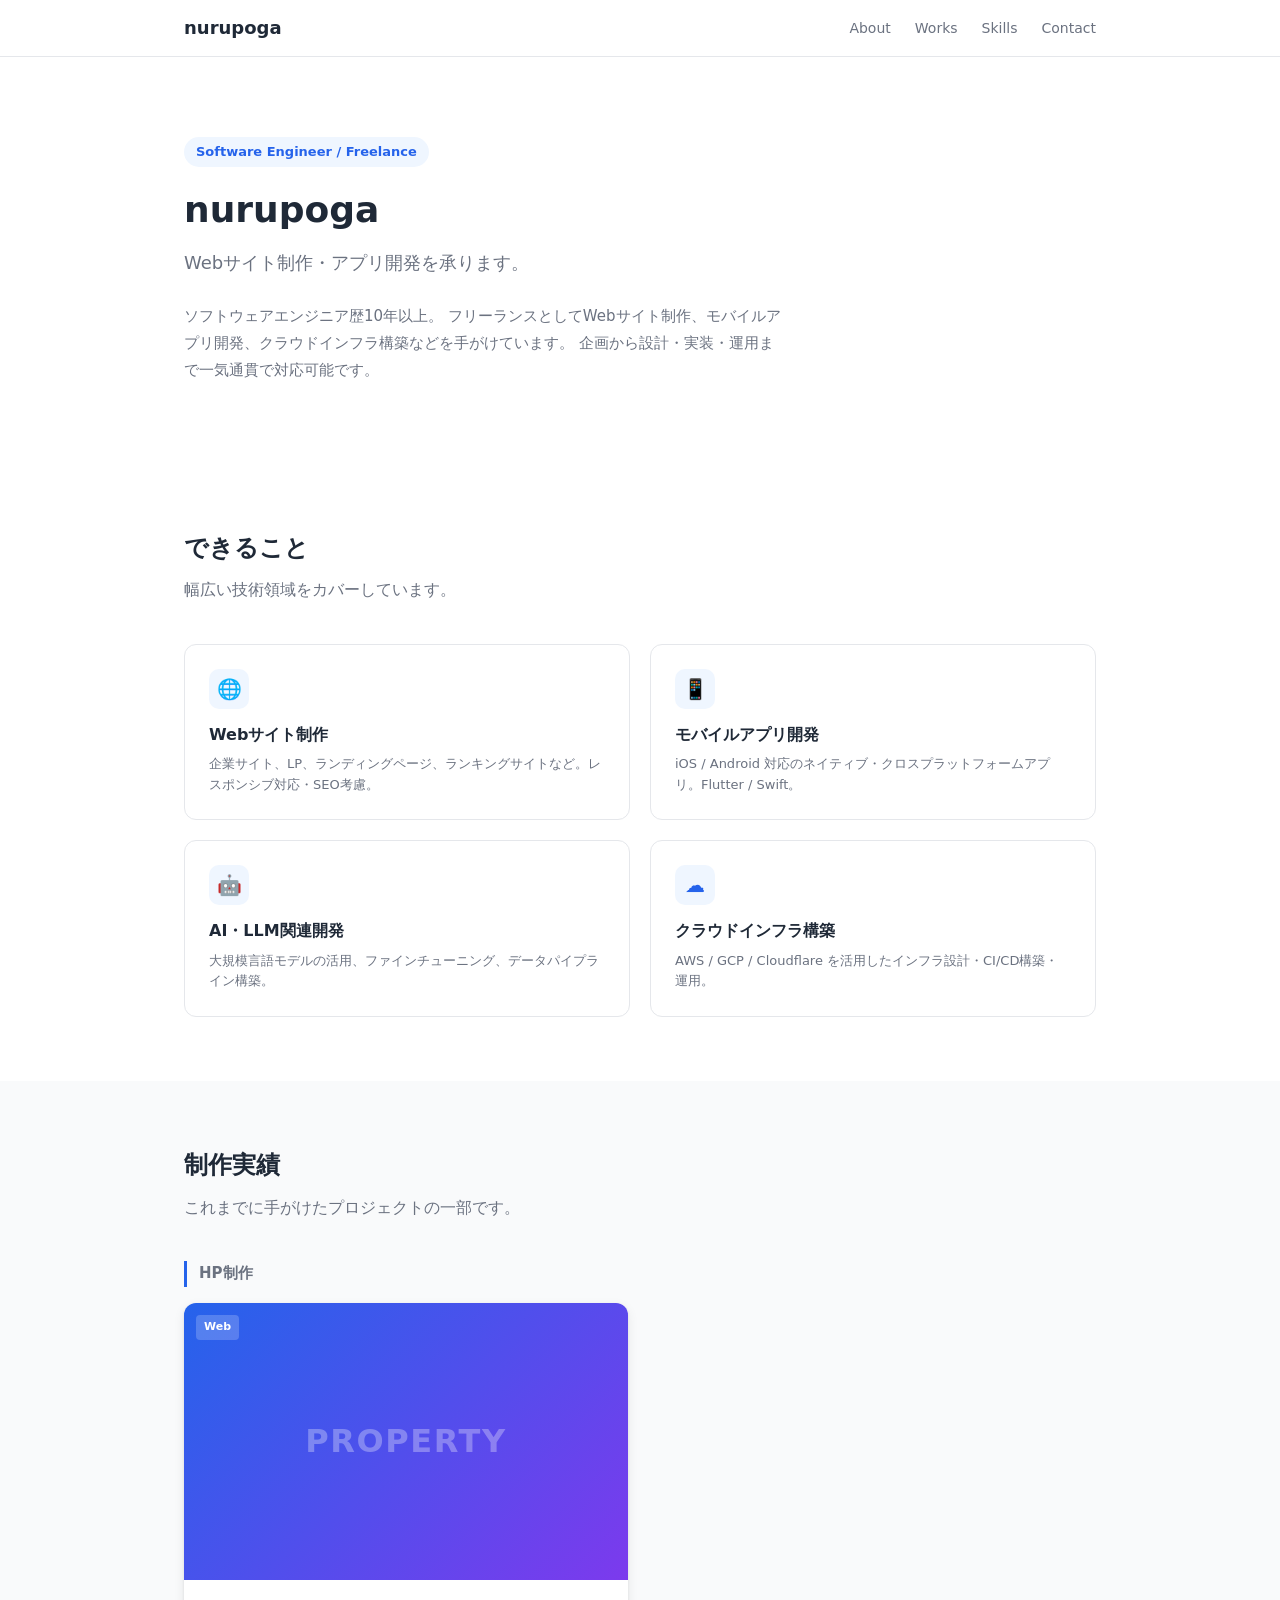
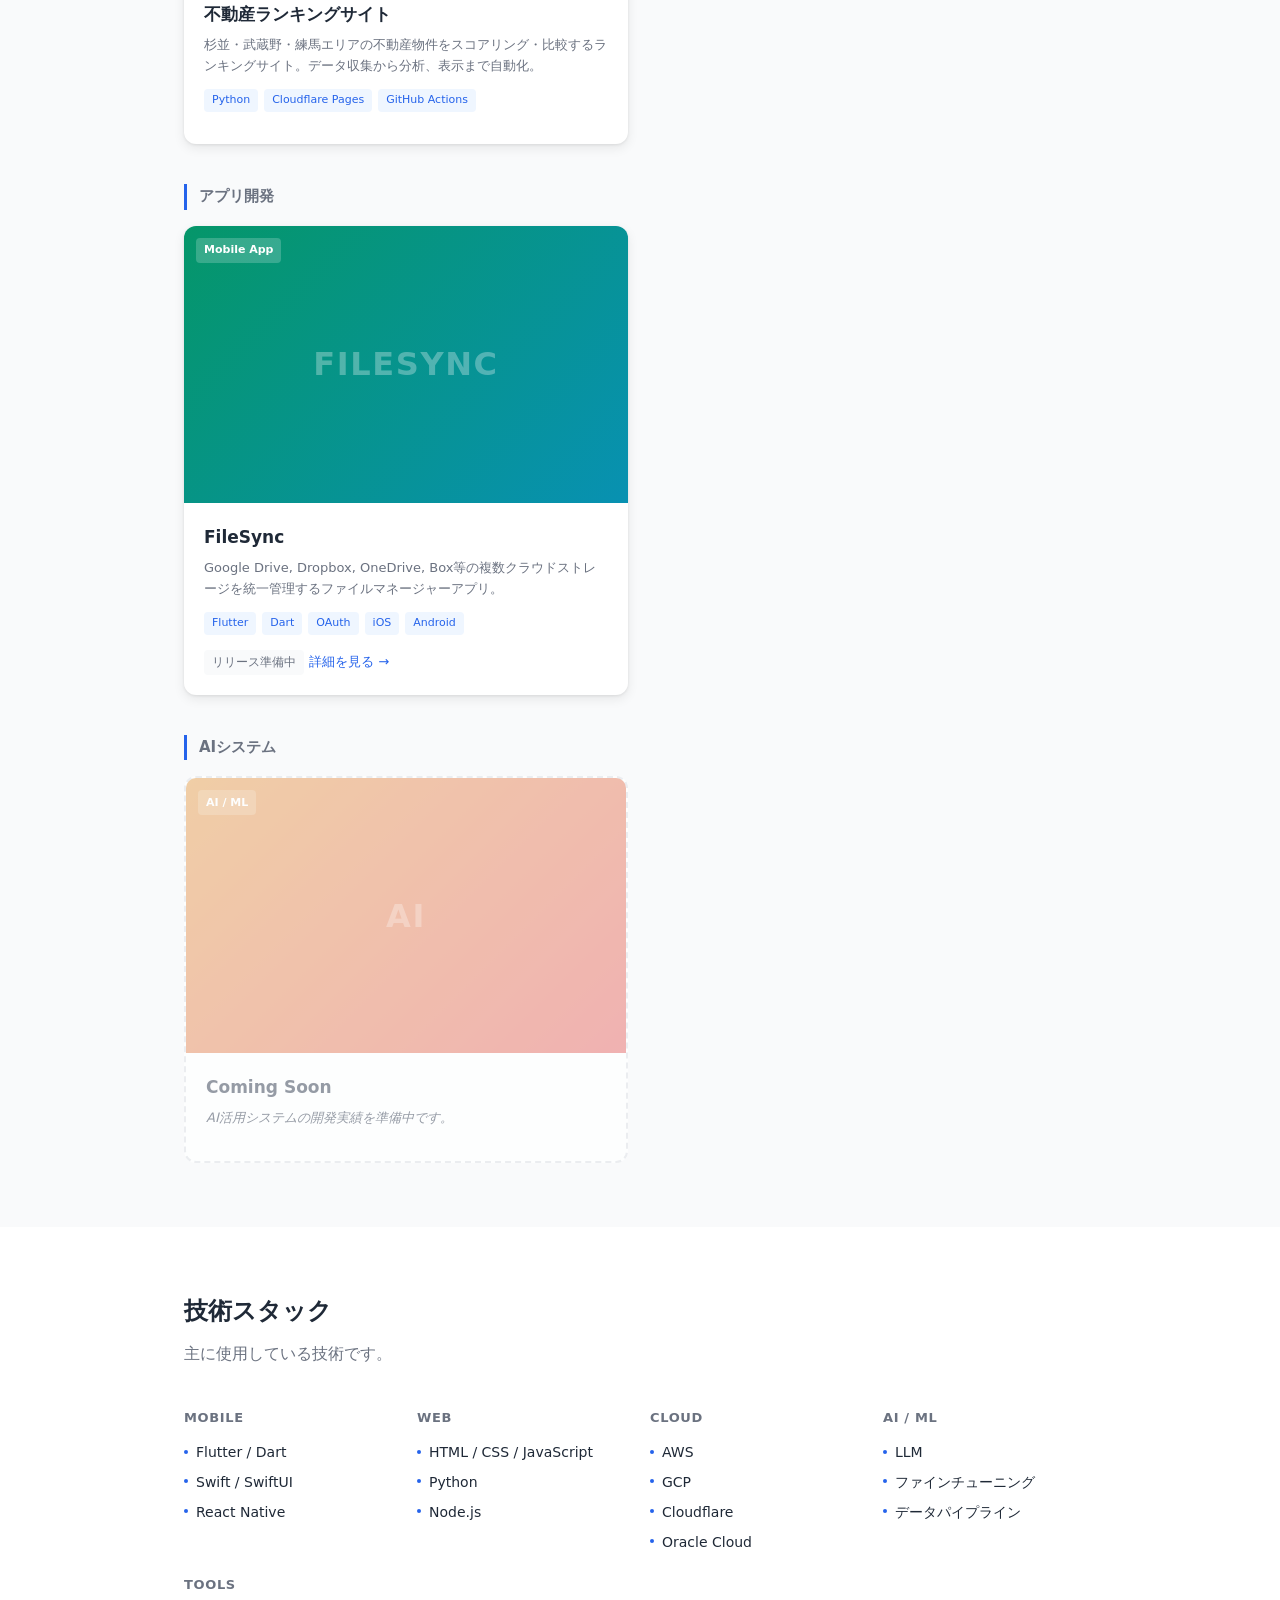
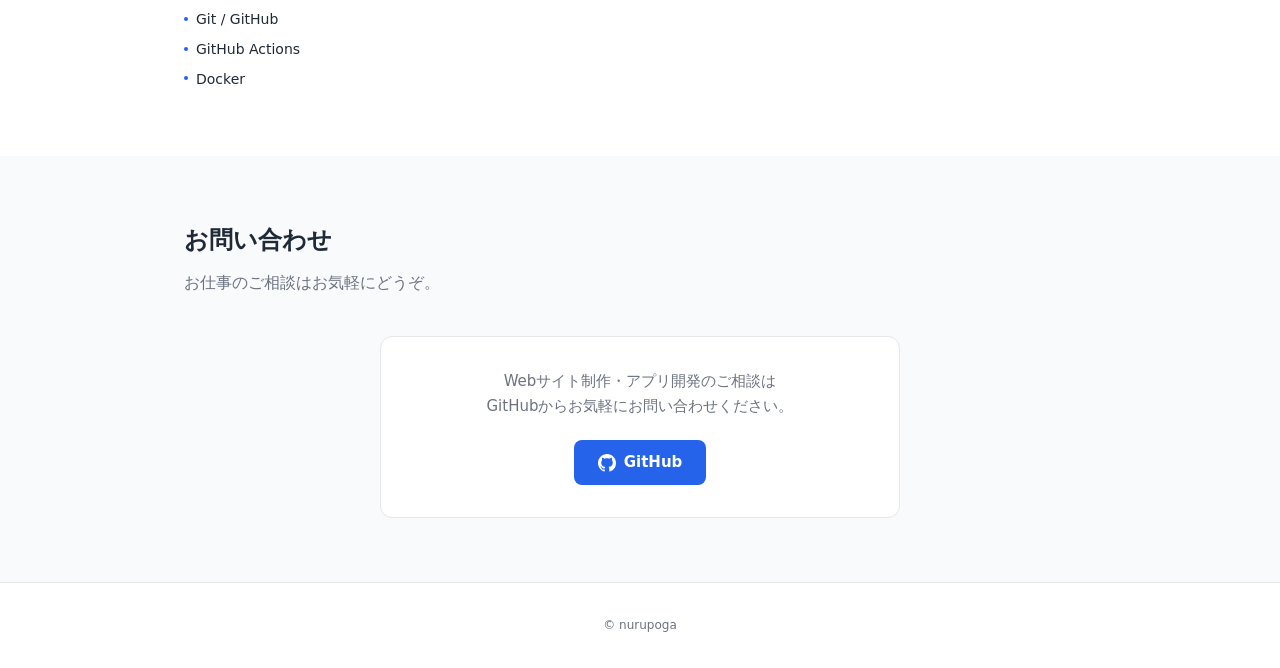
==== index.html @ 553620dd "Add link to FileSync detail page from works card Co-Authored-By: Claude Opus 4.6 <noreply@anthropic." ====
<!DOCTYPE html>
<html lang="ja">
<head>
  <meta charset="UTF-8">
  <meta name="viewport" content="width=device-width, initial-scale=1.0">
  <title>nurupoga - Software Engineer / Freelance</title>
  <meta name="description" content="Webサイト制作・モバイルアプリ開発・AI開発を承るフリーランスエンジニア nurupoga のポートフォリオサイトです。">
  <link rel="stylesheet" href="style.css">
</head>
<body>

  <!-- Header -->
  <header class="header">
    <div class="header-inner">
      <a href="#" class="header-logo">nurupoga</a>
      <nav>
        <ul class="header-nav">
          <li><a href="#about">About</a></li>
          <li><a href="#works">Works</a></li>
          <li><a href="#skills">Skills</a></li>
          <li><a href="#contact">Contact</a></li>
        </ul>
      </nav>
    </div>
  </header>

  <!-- Hero -->
  <section id="about" class="hero">
    <span class="hero-label">Software Engineer / Freelance</span>
    <h1>nurupoga</h1>
    <p class="hero-catch">Webサイト制作・アプリ開発を承ります。</p>
    <p class="hero-bio">
      ソフトウェアエンジニア歴10年以上。
      フリーランスとしてWebサイト制作、モバイルアプリ開発、クラウドインフラ構築などを手がけています。
      企画から設計・実装・運用まで一気通貫で対応可能です。
    </p>
  </section>

  <!-- Services -->
  <section class="section">
    <h2 class="section-title">できること</h2>
    <p class="section-subtitle">幅広い技術領域をカバーしています。</p>
    <div class="services-grid">
      <div class="service-card">
        <div class="service-icon">&#x1f310;</div>
        <h3>Webサイト制作</h3>
        <p>企業サイト、LP、ランディングページ、ランキングサイトなど。レスポンシブ対応・SEO考慮。</p>
      </div>
      <div class="service-card">
        <div class="service-icon">&#x1f4f1;</div>
        <h3>モバイルアプリ開発</h3>
        <p>iOS / Android 対応のネイティブ・クロスプラットフォームアプリ。Flutter / Swift。</p>
      </div>
      <div class="service-card">
        <div class="service-icon">&#x1f916;</div>
        <h3>AI・LLM関連開発</h3>
        <p>大規模言語モデルの活用、ファインチューニング、データパイプライン構築。</p>
      </div>
      <div class="service-card">
        <div class="service-icon">&#x2601;&#xfe0f;</div>
        <h3>クラウドインフラ構築</h3>
        <p>AWS / GCP / Cloudflare を活用したインフラ設計・CI/CD構築・運用。</p>
      </div>
    </div>
  </section>

  <!-- Works -->
  <section id="works" class="works-bg">
    <div class="section">
      <h2 class="section-title">制作実績</h2>
      <p class="section-subtitle">これまでに手がけたプロジェクトの一部です。</p>
      <!-- HP制作 -->
      <h3 class="works-category-title">HP制作</h3>
      <div class="works-grid">
        <div class="work-card">
          <div class="work-thumb work-thumb--web">
            <span class="work-thumb-label">PROPERTY</span>
            <span class="work-thumb-type">Web</span>
          </div>
          <div class="work-body">
            <h3>不動産ランキングサイト</h3>
            <p>杉並・武蔵野・練馬エリアの不動産物件をスコアリング・比較するランキングサイト。データ収集から分析、表示まで自動化。</p>
            <div class="work-tags">
              <span class="work-tag">Python</span>
              <span class="work-tag">Cloudflare Pages</span>
              <span class="work-tag">GitHub Actions</span>
            </div>
          </div>
        </div>
      </div>

      <!-- アプリ開発 -->
      <h3 class="works-category-title">アプリ開発</h3>
      <div class="works-grid">
        <div class="work-card">
          <div class="work-thumb work-thumb--mobile">
            <span class="work-thumb-label">FILESYNC</span>
            <span class="work-thumb-type">Mobile App</span>
          </div>
          <div class="work-body">
            <h3>FileSync</h3>
            <p>Google Drive, Dropbox, OneDrive, Box等の複数クラウドストレージを統一管理するファイルマネージャーアプリ。</p>
            <div class="work-tags">
              <span class="work-tag">Flutter</span>
              <span class="work-tag">Dart</span>
              <span class="work-tag">OAuth</span>
              <span class="work-tag">iOS</span>
              <span class="work-tag">Android</span>
            </div>
            <span class="work-status">リリース準備中</span>
            <a href="/filesync/" class="work-link">詳細を見る &rarr;</a>
          </div>
        </div>

      </div>

      <!-- AIシステム -->
      <h3 class="works-category-title">AIシステム</h3>
      <div class="works-grid">
        <div class="work-card work-card--mock">
          <div class="work-thumb work-thumb--ai">
            <span class="work-thumb-label">AI</span>
            <span class="work-thumb-type">AI / ML</span>
          </div>
          <div class="work-body">
            <h3>Coming Soon</h3>
            <p>AI活用システムの開発実績を準備中です。</p>
          </div>
        </div>
      </div>
    </div>
  </section>

  <!-- Skills -->
  <section id="skills" class="section">
    <h2 class="section-title">技術スタック</h2>
    <p class="section-subtitle">主に使用している技術です。</p>
    <div class="skills-grid">
      <div class="skill-group">
        <h3>Mobile</h3>
        <ul class="skill-list">
          <li>Flutter / Dart</li>
          <li>Swift / SwiftUI</li>
          <li>React Native</li>
        </ul>
      </div>
      <div class="skill-group">
        <h3>Web</h3>
        <ul class="skill-list">
          <li>HTML / CSS / JavaScript</li>
          <li>Python</li>
          <li>Node.js</li>
        </ul>
      </div>
      <div class="skill-group">
        <h3>Cloud</h3>
        <ul class="skill-list">
          <li>AWS</li>
          <li>GCP</li>
          <li>Cloudflare</li>
          <li>Oracle Cloud</li>
        </ul>
      </div>
      <div class="skill-group">
        <h3>AI / ML</h3>
        <ul class="skill-list">
          <li>LLM</li>
          <li>ファインチューニング</li>
          <li>データパイプライン</li>
        </ul>
      </div>
      <div class="skill-group">
        <h3>Tools</h3>
        <ul class="skill-list">
          <li>Git / GitHub</li>
          <li>GitHub Actions</li>
          <li>Docker</li>
        </ul>
      </div>
    </div>
  </section>

  <!-- Contact -->
  <section id="contact" class="contact-bg">
    <div class="section">
      <h2 class="section-title">お問い合わせ</h2>
      <p class="section-subtitle">お仕事のご相談はお気軽にどうぞ。</p>
      <div class="contact-box">
        <p>Webサイト制作・アプリ開発のご相談は<br>GitHubからお気軽にお問い合わせください。</p>
        <a href="https://github.com/nurupoga" class="contact-link" target="_blank" rel="noopener">
          <svg viewBox="0 0 16 16" aria-hidden="true"><path d="M8 0C3.58 0 0 3.58 0 8c0 3.54 2.29 6.53 5.47 7.59.4.07.55-.17.55-.38 0-.19-.01-.82-.01-1.49-2.01.37-2.53-.49-2.69-.94-.09-.23-.48-.94-.82-1.13-.28-.15-.68-.52-.01-.53.63-.01 1.08.58 1.23.82.72 1.21 1.87.87 2.33.66.07-.52.28-.87.51-1.07-1.78-.2-3.64-.89-3.64-3.95 0-.87.31-1.59.82-2.15-.08-.2-.36-1.02.08-2.12 0 0 .67-.21 2.2.82.64-.18 1.32-.27 2-.27.68 0 1.36.09 2 .27 1.53-1.04 2.2-.82 2.2-.82.44 1.1.16 1.92.08 2.12.51.56.82 1.27.82 2.15 0 3.07-1.87 3.75-3.65 3.95.29.25.54.73.54 1.48 0 1.07-.01 1.93-.01 2.2 0 .21.15.46.55.38A8.013 8.013 0 0016 8c0-4.42-3.58-8-8-8z"/></svg>
          GitHub
        </a>
      </div>
    </div>
  </section>

  <!-- Footer -->
  <footer class="footer">
    &copy; nurupoga
  </footer>

</body>
</html>
---- style.css ----
*,
*::before,
*::after {
  box-sizing: border-box;
  margin: 0;
  padding: 0;
}

:root {
  --color-primary: #2563eb;
  --color-primary-light: #3b82f6;
  --color-text: #1f2937;
  --color-text-light: #6b7280;
  --color-bg: #ffffff;
  --color-bg-alt: #f9fafb;
  --color-border: #e5e7eb;
  --color-card-shadow: rgba(0, 0, 0, 0.08);
  --max-width: 960px;
}

html {
  scroll-behavior: smooth;
}

body {
  font-family: system-ui, -apple-system, "Segoe UI", "Hiragino Sans", "Hiragino Kaku Gothic ProN", "Noto Sans JP", sans-serif;
  color: var(--color-text);
  background: var(--color-bg);
  line-height: 1.7;
  -webkit-font-smoothing: antialiased;
}

/* ── Header ── */
.header {
  position: sticky;
  top: 0;
  background: rgba(255, 255, 255, 0.95);
  backdrop-filter: blur(8px);
  border-bottom: 1px solid var(--color-border);
  z-index: 100;
}

.header-inner {
  max-width: var(--max-width);
  margin: 0 auto;
  padding: 0 1.5rem;
  display: flex;
  align-items: center;
  justify-content: space-between;
  height: 56px;
}

.header-logo {
  font-size: 1.125rem;
  font-weight: 700;
  color: var(--color-text);
  text-decoration: none;
}

.header-nav {
  display: flex;
  gap: 1.5rem;
  list-style: none;
}

.header-nav a {
  font-size: 0.875rem;
  color: var(--color-text-light);
  text-decoration: none;
  transition: color 0.2s;
}

.header-nav a:hover {
  color: var(--color-primary);
}

/* ── Sections ── */
.section {
  max-width: var(--max-width);
  margin: 0 auto;
  padding: 4rem 1.5rem;
}

.section-title {
  font-size: 1.5rem;
  font-weight: 700;
  margin-bottom: 0.5rem;
}

.section-subtitle {
  color: var(--color-text-light);
  margin-bottom: 2.5rem;
}

/* ── Hero ── */
.hero {
  padding: 5rem 1.5rem;
  max-width: var(--max-width);
  margin: 0 auto;
}

.hero-label {
  display: inline-block;
  font-size: 0.8125rem;
  font-weight: 600;
  color: var(--color-primary);
  background: #eff6ff;
  padding: 0.25rem 0.75rem;
  border-radius: 9999px;
  margin-bottom: 1.25rem;
}

.hero h1 {
  font-size: 2.25rem;
  font-weight: 800;
  line-height: 1.25;
  margin-bottom: 1rem;
}

.hero-catch {
  font-size: 1.125rem;
  color: var(--color-text-light);
  margin-bottom: 1.5rem;
}

.hero-bio {
  font-size: 0.9375rem;
  color: var(--color-text-light);
  max-width: 600px;
  line-height: 1.8;
}

/* ── Services ── */
.services-grid {
  display: grid;
  grid-template-columns: repeat(2, 1fr);
  gap: 1.25rem;
}

.service-card {
  background: var(--color-bg);
  border: 1px solid var(--color-border);
  border-radius: 12px;
  padding: 1.5rem;
}

.service-icon {
  width: 40px;
  height: 40px;
  border-radius: 10px;
  display: flex;
  align-items: center;
  justify-content: center;
  font-size: 1.25rem;
  margin-bottom: 0.75rem;
  background: #eff6ff;
  color: var(--color-primary);
}

.service-card h3 {
  font-size: 1rem;
  font-weight: 600;
  margin-bottom: 0.375rem;
}

.service-card p {
  font-size: 0.8125rem;
  color: var(--color-text-light);
  line-height: 1.6;
}

/* ── Works ── */
.works-bg {
  background: var(--color-bg-alt);
}

.works-grid {
  display: grid;
  grid-template-columns: repeat(2, 1fr);
  gap: 1.5rem;
}

.work-card {
  background: var(--color-bg);
  border-radius: 12px;
  overflow: hidden;
  box-shadow: 0 1px 3px var(--color-card-shadow), 0 4px 12px var(--color-card-shadow);
  transition: box-shadow 0.2s;
}

.work-card:hover {
  box-shadow: 0 2px 6px var(--color-card-shadow), 0 8px 24px rgba(0, 0, 0, 0.12);
}

.work-thumb {
  width: 100%;
  aspect-ratio: 16 / 10;
  display: flex;
  align-items: center;
  justify-content: center;
  font-size: 0.8125rem;
  font-weight: 600;
  color: #fff;
  position: relative;
}

.work-thumb--web {
  background: linear-gradient(135deg, #2563eb 0%, #7c3aed 100%);
}

.work-thumb--mobile {
  background: linear-gradient(135deg, #059669 0%, #0891b2 100%);
}

.work-thumb--desktop {
  background: linear-gradient(135deg, #1e293b 0%, #475569 100%);
}

.work-thumb--ai {
  background: linear-gradient(135deg, #d97706 0%, #dc2626 100%);
}

.work-thumb-label {
  font-size: 2rem;
  font-weight: 800;
  letter-spacing: 0.05em;
  opacity: 0.3;
  position: absolute;
}

.work-thumb-type {
  position: absolute;
  top: 0.75rem;
  left: 0.75rem;
  font-size: 0.6875rem;
  font-weight: 600;
  background: rgba(255, 255, 255, 0.2);
  padding: 0.2rem 0.5rem;
  border-radius: 4px;
}

.work-body {
  padding: 1.25rem;
}

.work-body h3 {
  font-size: 1.0625rem;
  font-weight: 700;
  margin-bottom: 0.375rem;
}

.work-body p {
  font-size: 0.8125rem;
  color: var(--color-text-light);
  line-height: 1.6;
  margin-bottom: 0.75rem;
}

.work-tags {
  display: flex;
  flex-wrap: wrap;
  gap: 0.375rem;
  margin-bottom: 0.75rem;
}

.work-tag {
  font-size: 0.6875rem;
  font-weight: 500;
  color: var(--color-primary);
  background: #eff6ff;
  padding: 0.15rem 0.5rem;
  border-radius: 4px;
}

.work-link {
  display: inline-flex;
  align-items: center;
  gap: 0.25rem;
  font-size: 0.8125rem;
  font-weight: 500;
  color: var(--color-primary);
  text-decoration: none;
}

.work-link:hover {
  text-decoration: underline;
}

.work-status {
  display: inline-block;
  font-size: 0.75rem;
  font-weight: 500;
  color: var(--color-text-light);
  background: var(--color-bg-alt);
  padding: 0.15rem 0.5rem;
  border-radius: 4px;
}

.works-category-title {
  font-size: 0.9375rem;
  font-weight: 700;
  color: var(--color-text-light);
  margin-top: 2.5rem;
  margin-bottom: 1rem;
  padding-left: 0.75rem;
  border-left: 3px solid var(--color-primary);
}

.works-category-title:first-of-type {
  margin-top: 0;
}

.work-card--mock {
  border: 2px dashed var(--color-border);
  box-shadow: none;
  opacity: 0.7;
}

.work-card--mock:hover {
  box-shadow: none;
}

.work-card--mock .work-thumb {
  opacity: 0.5;
}

.work-card--mock .work-body h3 {
  color: var(--color-text-light);
}

.work-card--mock .work-body p {
  font-style: italic;
}

/* ── Skills ── */
.skills-grid {
  display: grid;
  grid-template-columns: repeat(auto-fit, minmax(180px, 1fr));
  gap: 1.25rem;
}

.skill-group h3 {
  font-size: 0.8125rem;
  font-weight: 700;
  color: var(--color-text-light);
  text-transform: uppercase;
  letter-spacing: 0.05em;
  margin-bottom: 0.75rem;
}

.skill-list {
  list-style: none;
  display: flex;
  flex-direction: column;
  gap: 0.375rem;
}

.skill-list li {
  font-size: 0.875rem;
  padding-left: 0.75rem;
  position: relative;
}

.skill-list li::before {
  content: "";
  position: absolute;
  left: 0;
  top: 0.6em;
  width: 4px;
  height: 4px;
  border-radius: 50%;
  background: var(--color-primary);
}

/* ── Contact ── */
.contact-bg {
  background: var(--color-bg-alt);
}

.contact-box {
  background: var(--color-bg);
  border: 1px solid var(--color-border);
  border-radius: 12px;
  padding: 2rem;
  text-align: center;
  max-width: 520px;
  margin: 0 auto;
}

.contact-box p {
  font-size: 0.9375rem;
  color: var(--color-text-light);
  margin-bottom: 1.25rem;
}

.contact-link {
  display: inline-flex;
  align-items: center;
  gap: 0.5rem;
  font-size: 0.9375rem;
  font-weight: 600;
  color: var(--color-bg);
  background: var(--color-primary);
  padding: 0.625rem 1.5rem;
  border-radius: 8px;
  text-decoration: none;
  transition: background 0.2s;
}

.contact-link:hover {
  background: var(--color-primary-light);
}

.contact-link svg {
  width: 18px;
  height: 18px;
  fill: currentColor;
}

/* ── Footer ── */
.footer {
  text-align: center;
  padding: 2rem 1.5rem;
  font-size: 0.75rem;
  color: var(--color-text-light);
  border-top: 1px solid var(--color-border);
}

/* ── Responsive ── */
@media (max-width: 640px) {
  .hero h1 {
    font-size: 1.625rem;
  }

  .hero-catch {
    font-size: 1rem;
  }

  .services-grid,
  .works-grid {
    grid-template-columns: 1fr;
  }

  .header-nav {
    gap: 1rem;
  }

  .header-nav a {
    font-size: 0.8125rem;
  }

  .section {
    padding: 3rem 1.25rem;
  }

  .hero {
    padding: 3rem 1.25rem;
  }

  .skills-grid {
    grid-template-columns: repeat(2, 1fr);
  }
}
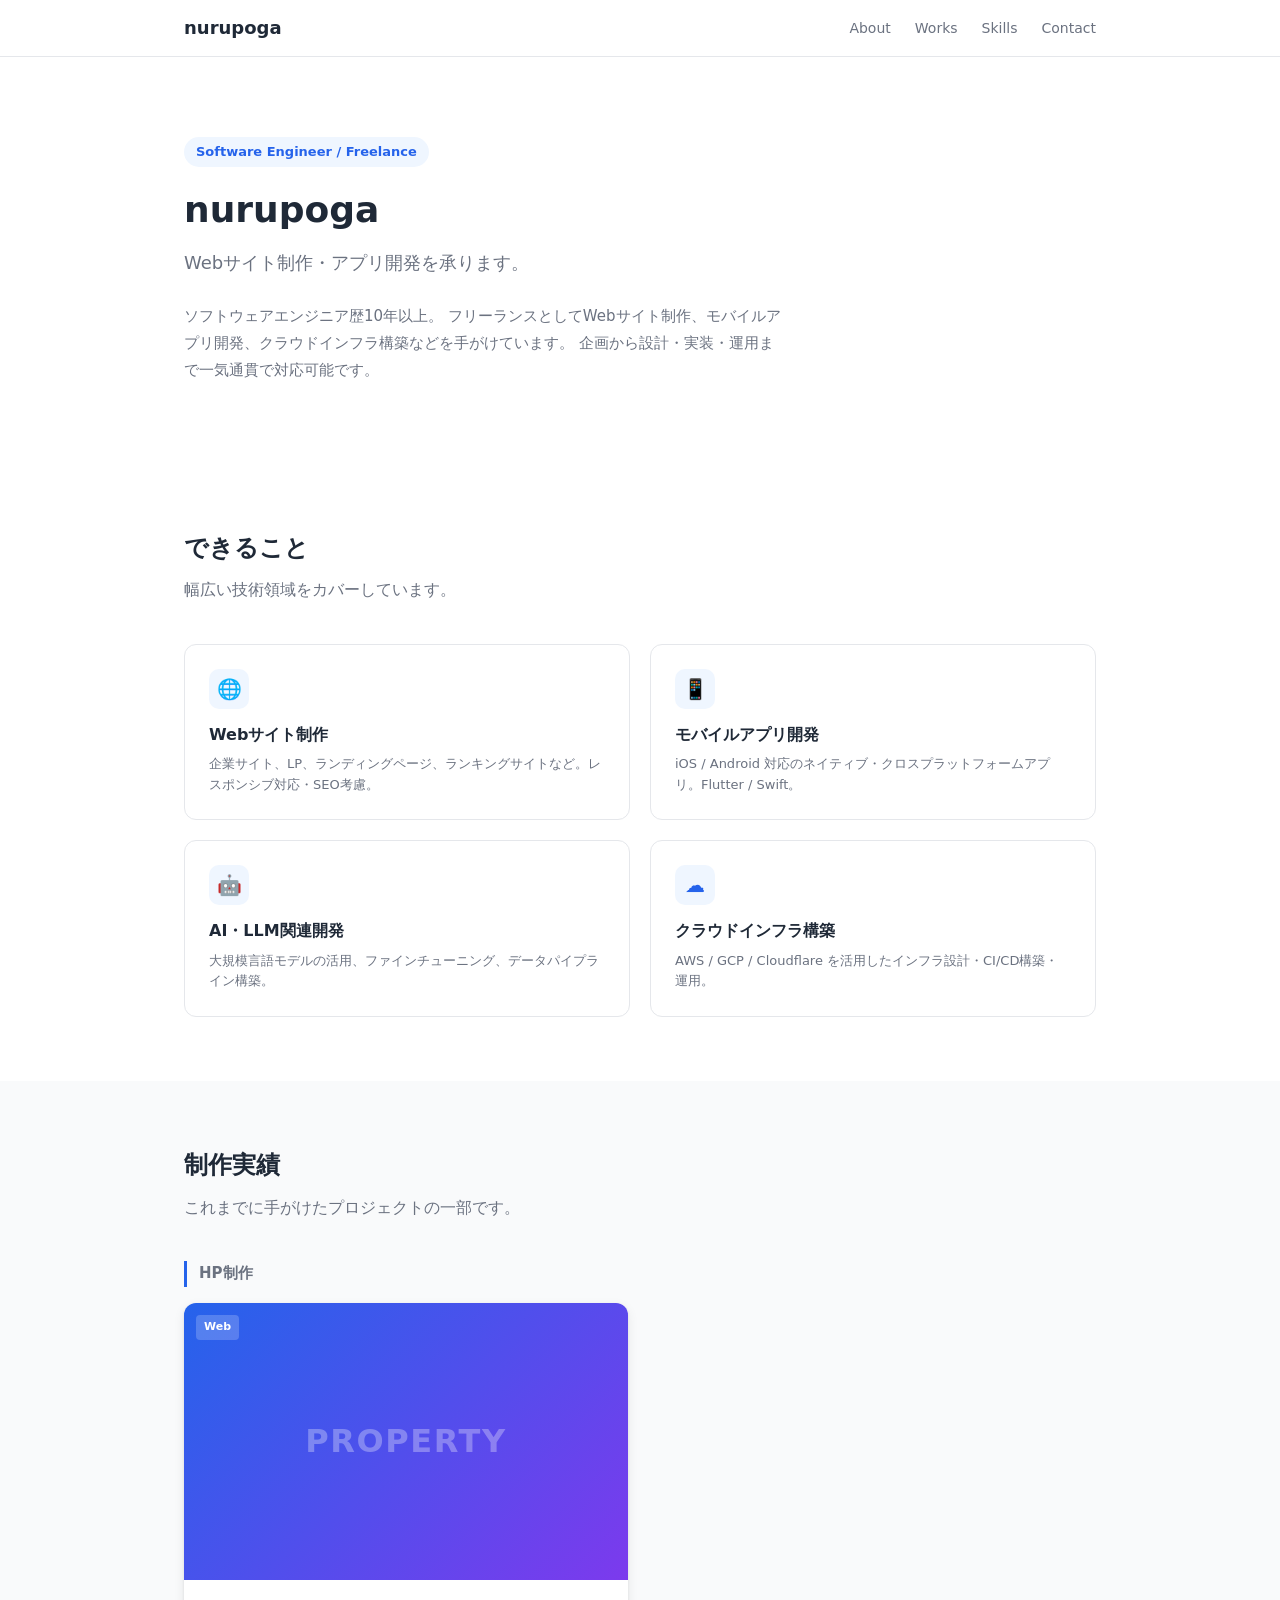
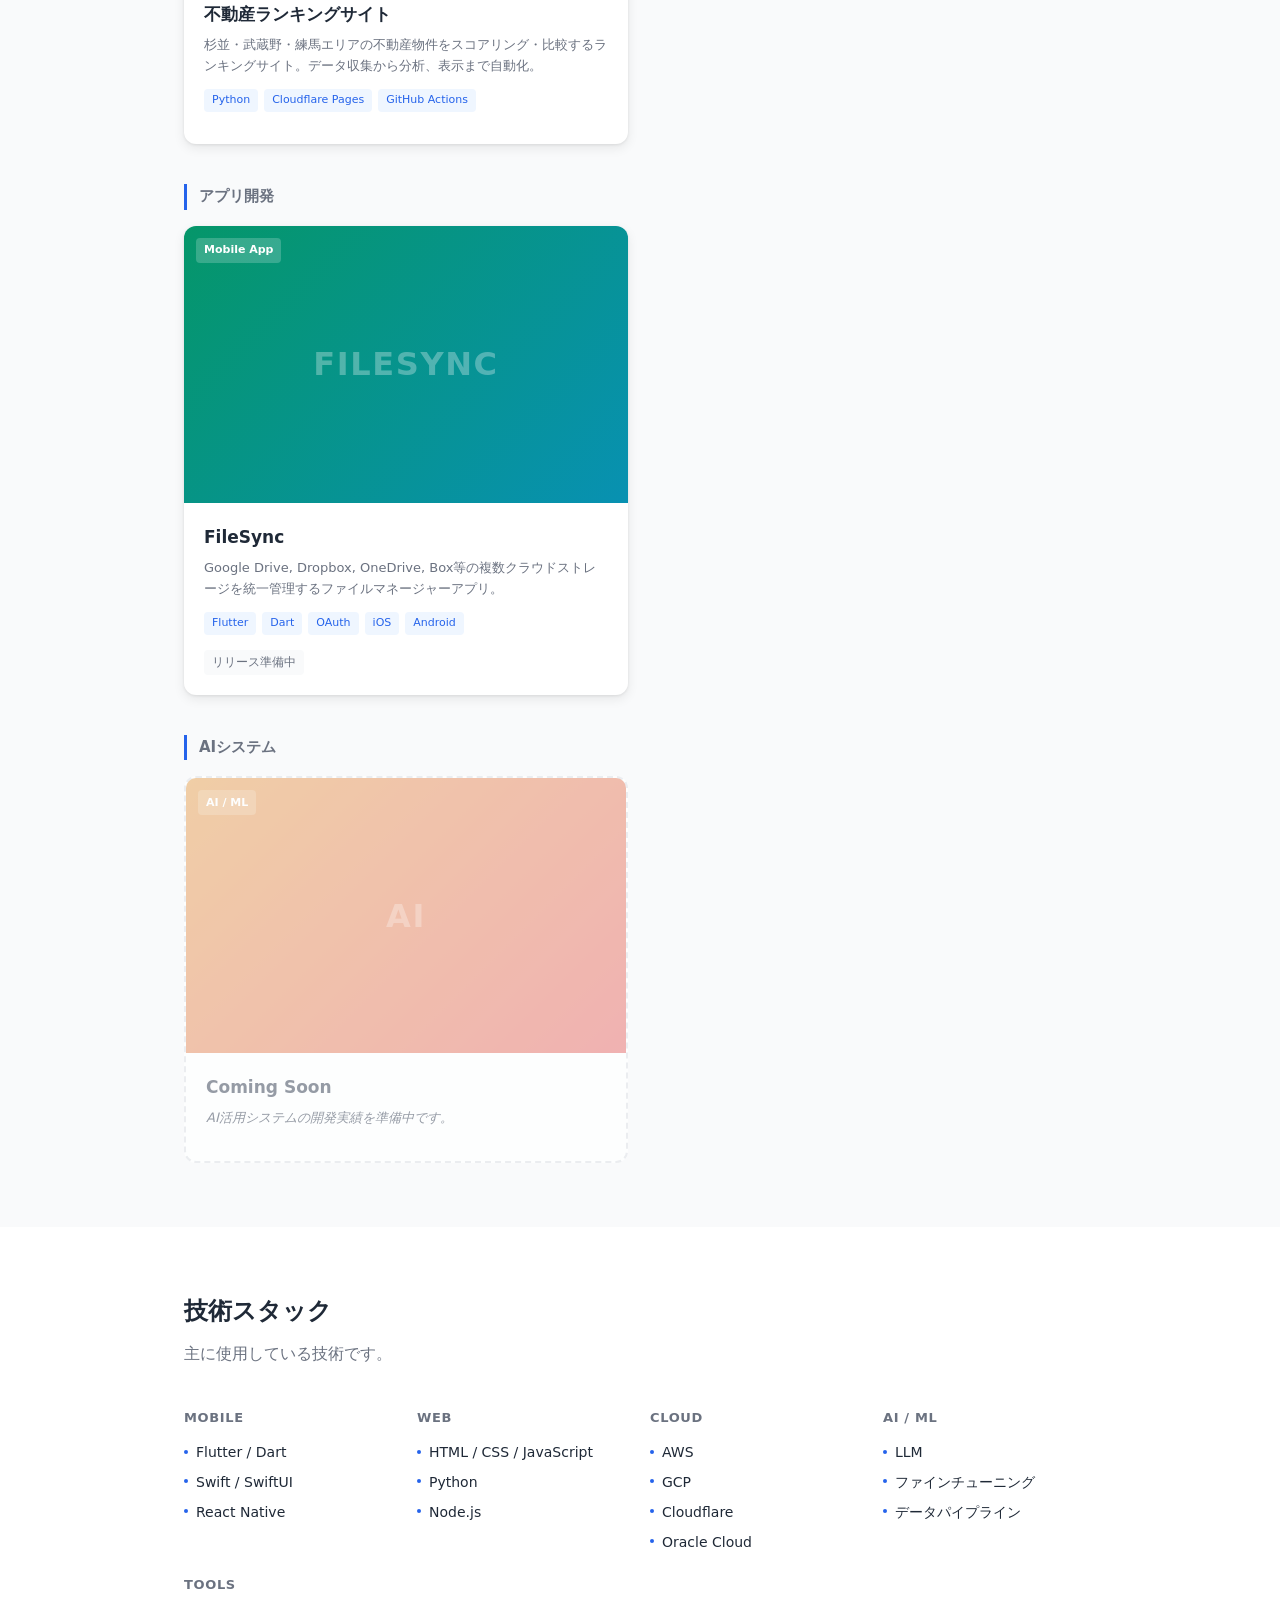
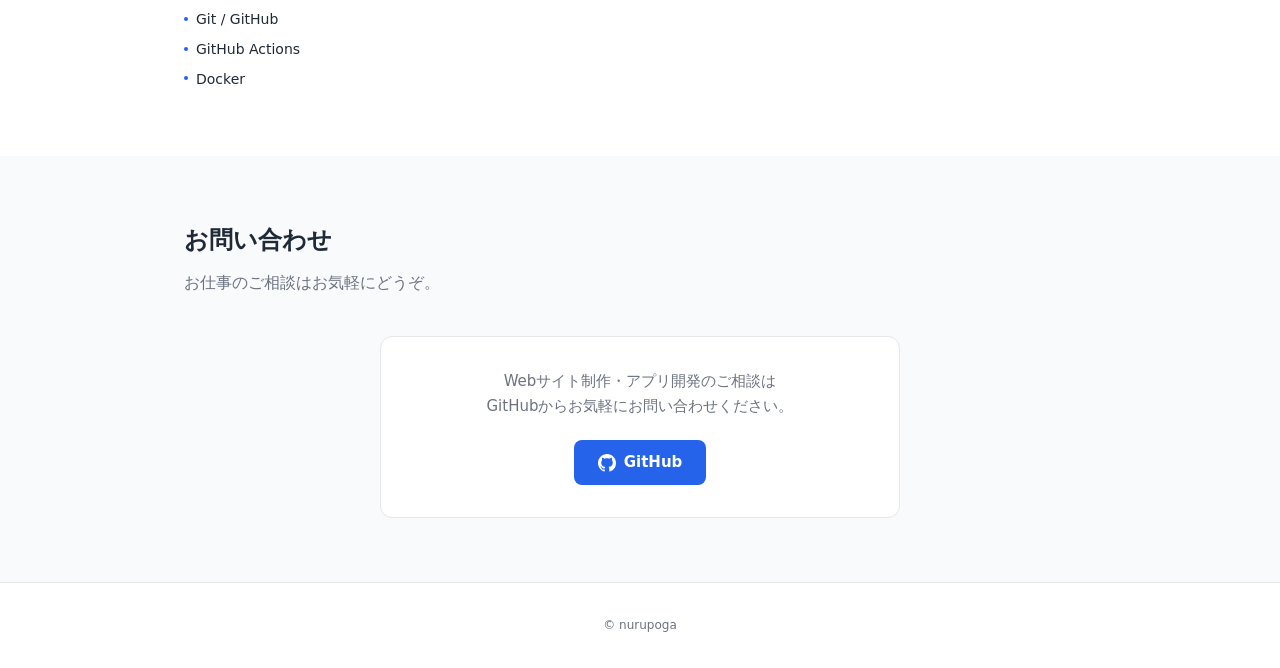
==== commit 7c605201: "Make FileSync card fully clickable as link Co-Authored-By: Claude Opus 4.6 <noreply@anthropic.com>" ====
--- a/index.html
+++ b/index.html
@@ -92,7 +92,7 @@
       <!-- アプリ開発 -->
       <h3 class="works-category-title">アプリ開発</h3>
       <div class="works-grid">
-        <div class="work-card">
+        <a href="/filesync/" class="work-card work-card--link">
           <div class="work-thumb work-thumb--mobile">
             <span class="work-thumb-label">FILESYNC</span>
             <span class="work-thumb-type">Mobile App</span>
@@ -108,9 +108,8 @@
               <span class="work-tag">Android</span>
             </div>
             <span class="work-status">リリース準備中</span>
-            <a href="/filesync/" class="work-link">詳細を見る &rarr;</a>
-          </div>
-        </div>
+          </div>
+        </a>
 
       </div>
 
--- a/style.css
+++ b/style.css
@@ -190,6 +190,13 @@
 
 .work-card:hover {
   box-shadow: 0 2px 6px var(--color-card-shadow), 0 8px 24px rgba(0, 0, 0, 0.12);
+}
+
+a.work-card--link {
+  display: block;
+  text-decoration: none;
+  color: inherit;
+  cursor: pointer;
 }
 
 .work-thumb {
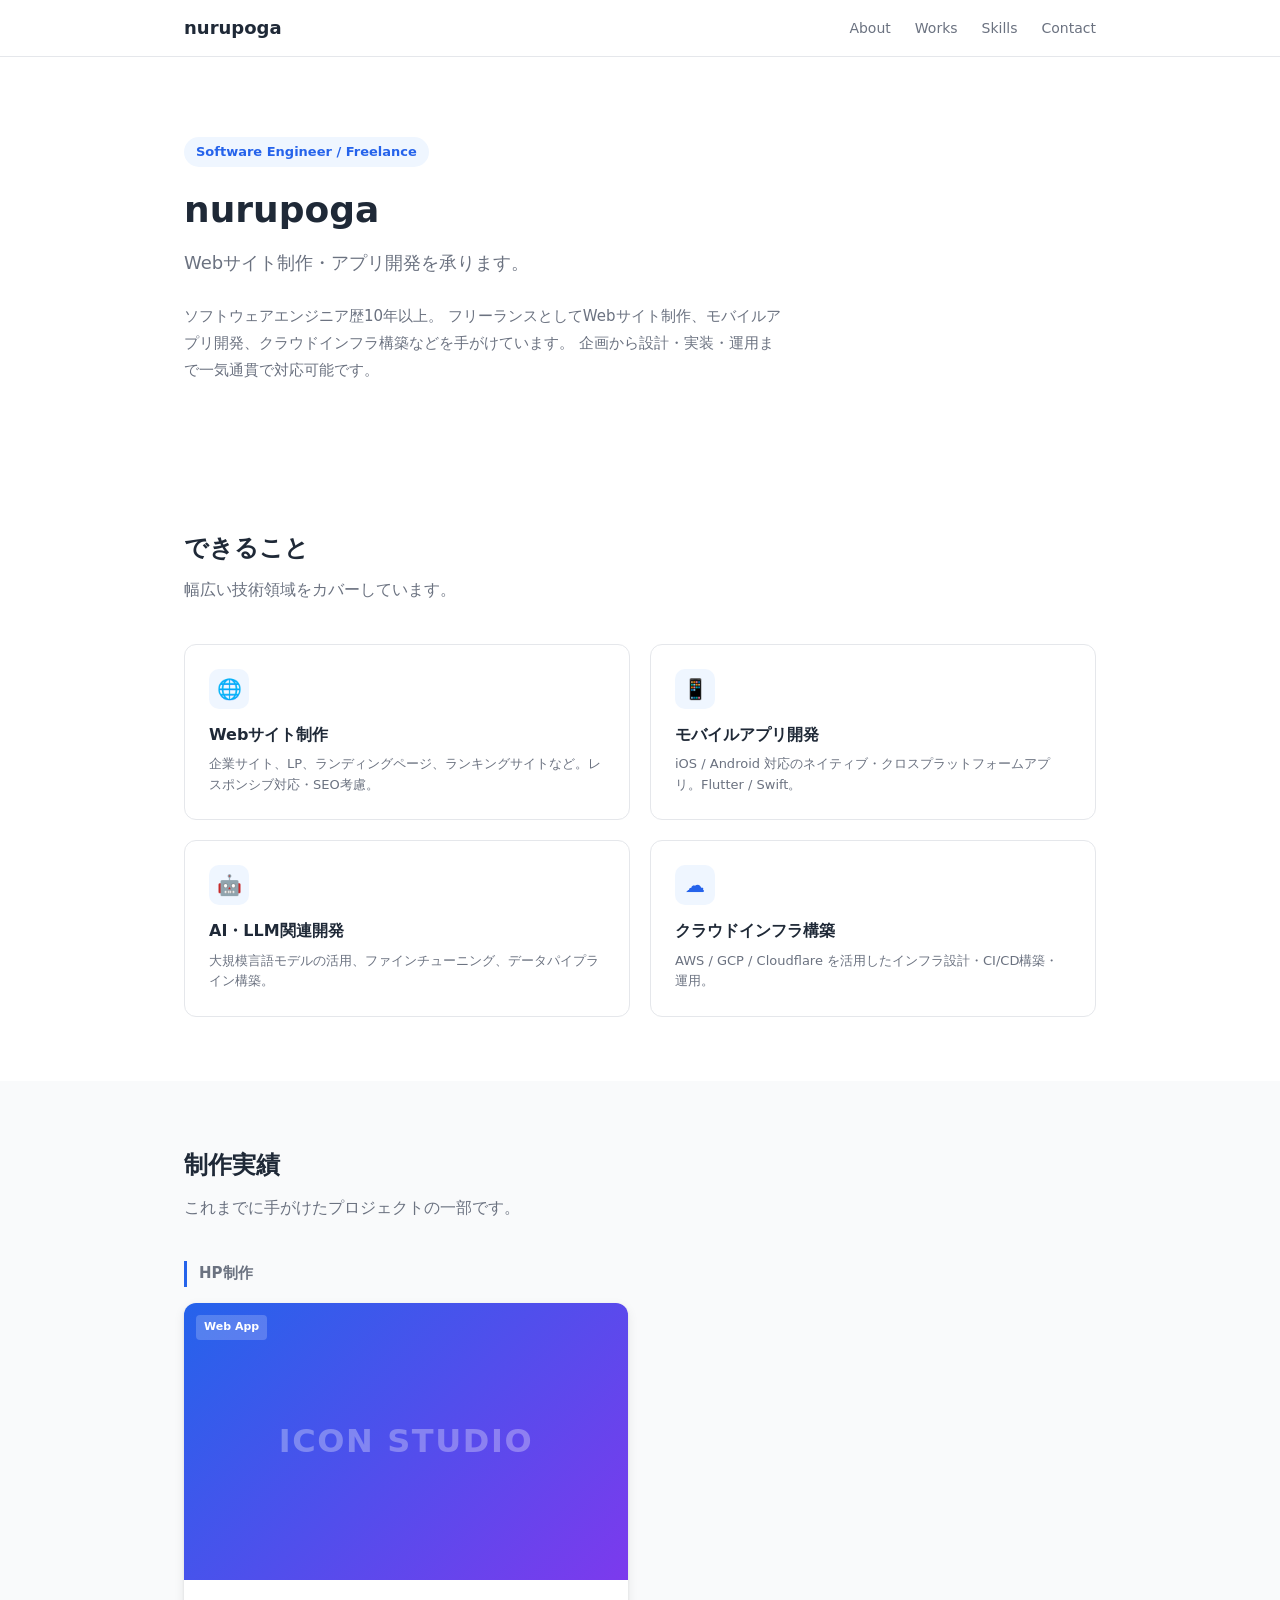
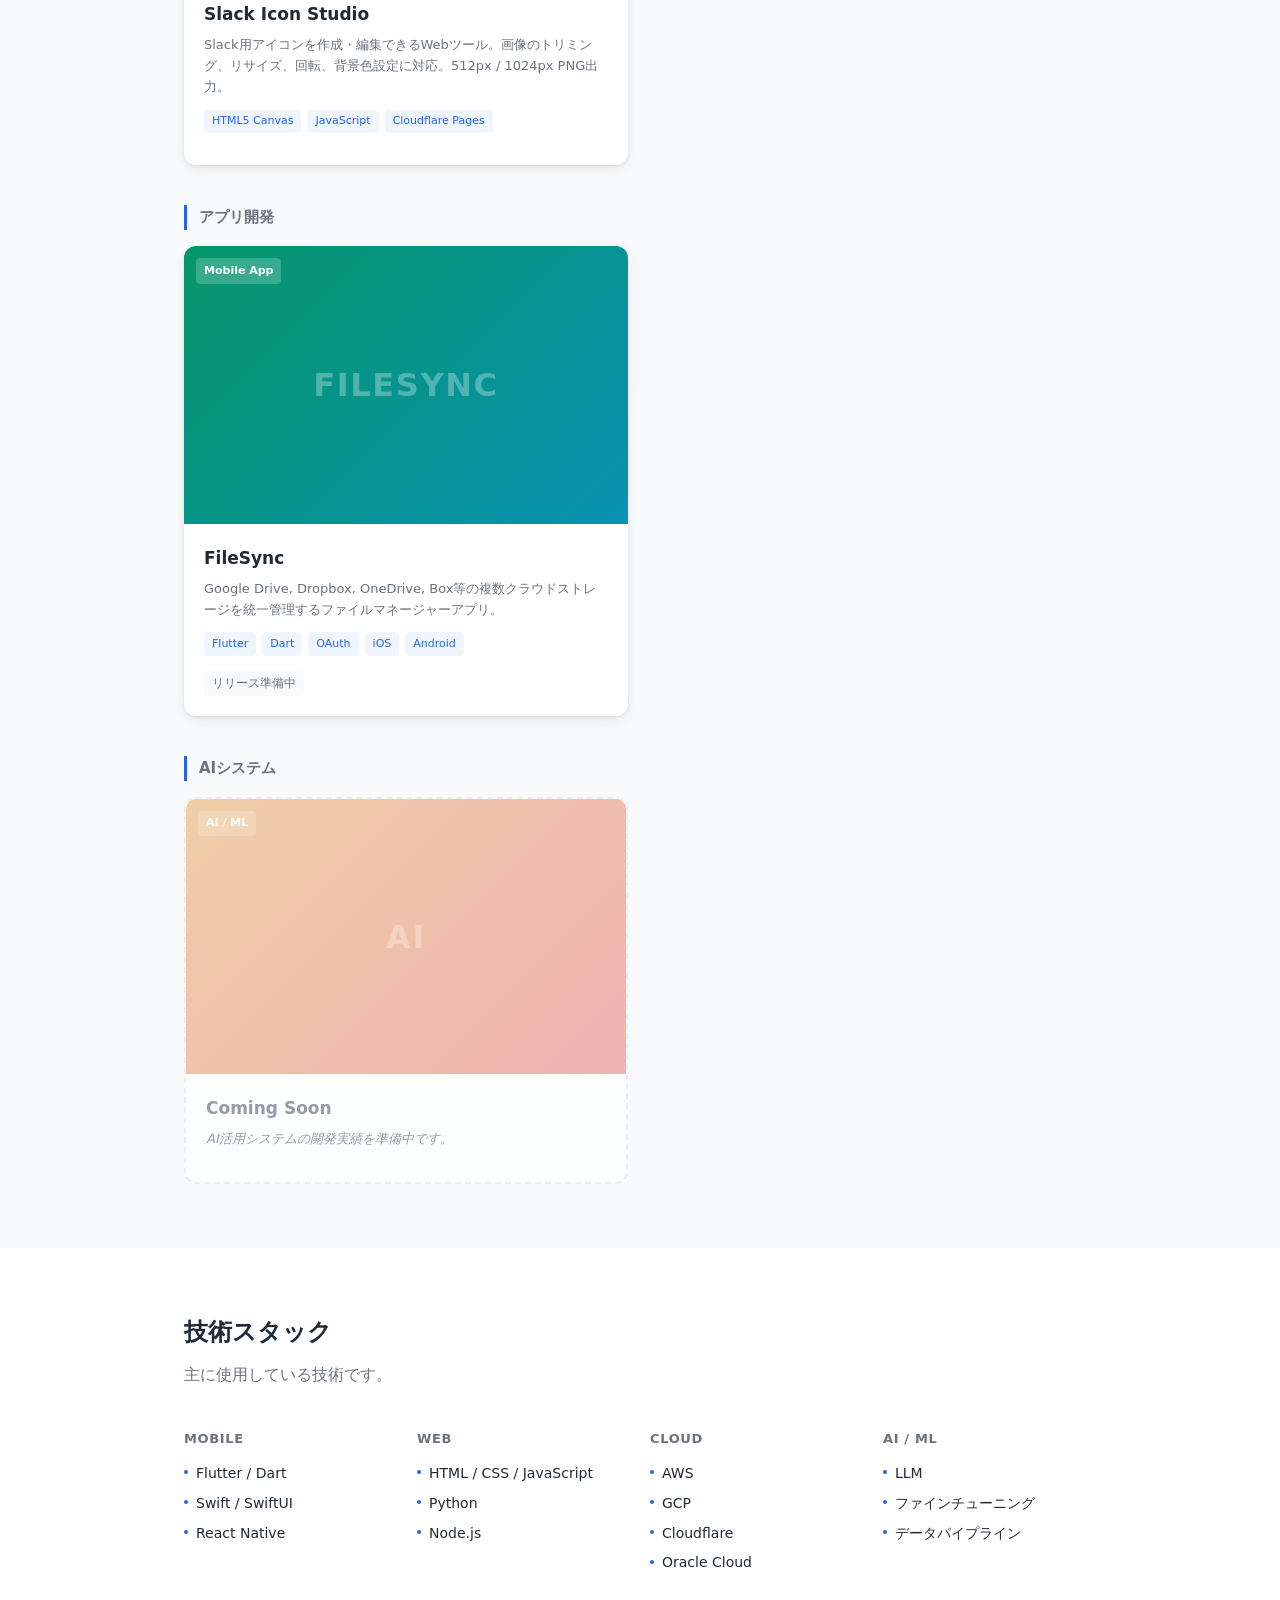
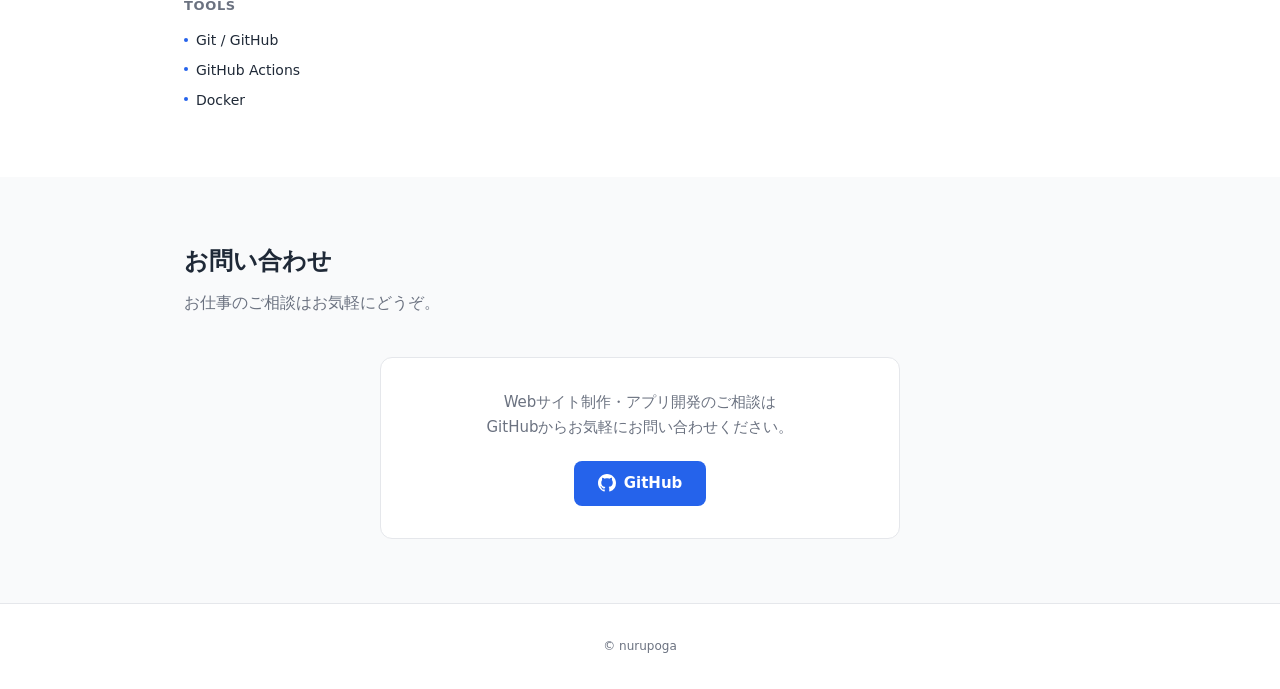
==== commit b097f84c: "Replace property site with Slack Icon Studio in works Co-Authored-By: Claude Opus 4.6 <noreply@anthr" ====
--- a/index.html
+++ b/index.html
@@ -72,21 +72,21 @@
       <!-- HP制作 -->
       <h3 class="works-category-title">HP制作</h3>
       <div class="works-grid">
-        <div class="work-card">
+        <a href="https://slack-icon-studio.pages.dev/" class="work-card work-card--link" target="_blank" rel="noopener">
           <div class="work-thumb work-thumb--web">
-            <span class="work-thumb-label">PROPERTY</span>
-            <span class="work-thumb-type">Web</span>
+            <span class="work-thumb-label">ICON STUDIO</span>
+            <span class="work-thumb-type">Web App</span>
           </div>
           <div class="work-body">
-            <h3>不動産ランキングサイト</h3>
-            <p>杉並・武蔵野・練馬エリアの不動産物件をスコアリング・比較するランキングサイト。データ収集から分析、表示まで自動化。</p>
+            <h3>Slack Icon Studio</h3>
+            <p>Slack用アイコンを作成・編集できるWebツール。画像のトリミング、リサイズ、回転、背景色設定に対応。512px / 1024px PNG出力。</p>
             <div class="work-tags">
-              <span class="work-tag">Python</span>
+              <span class="work-tag">HTML5 Canvas</span>
+              <span class="work-tag">JavaScript</span>
               <span class="work-tag">Cloudflare Pages</span>
-              <span class="work-tag">GitHub Actions</span>
             </div>
           </div>
-        </div>
+        </a>
       </div>
 
       <!-- アプリ開発 -->
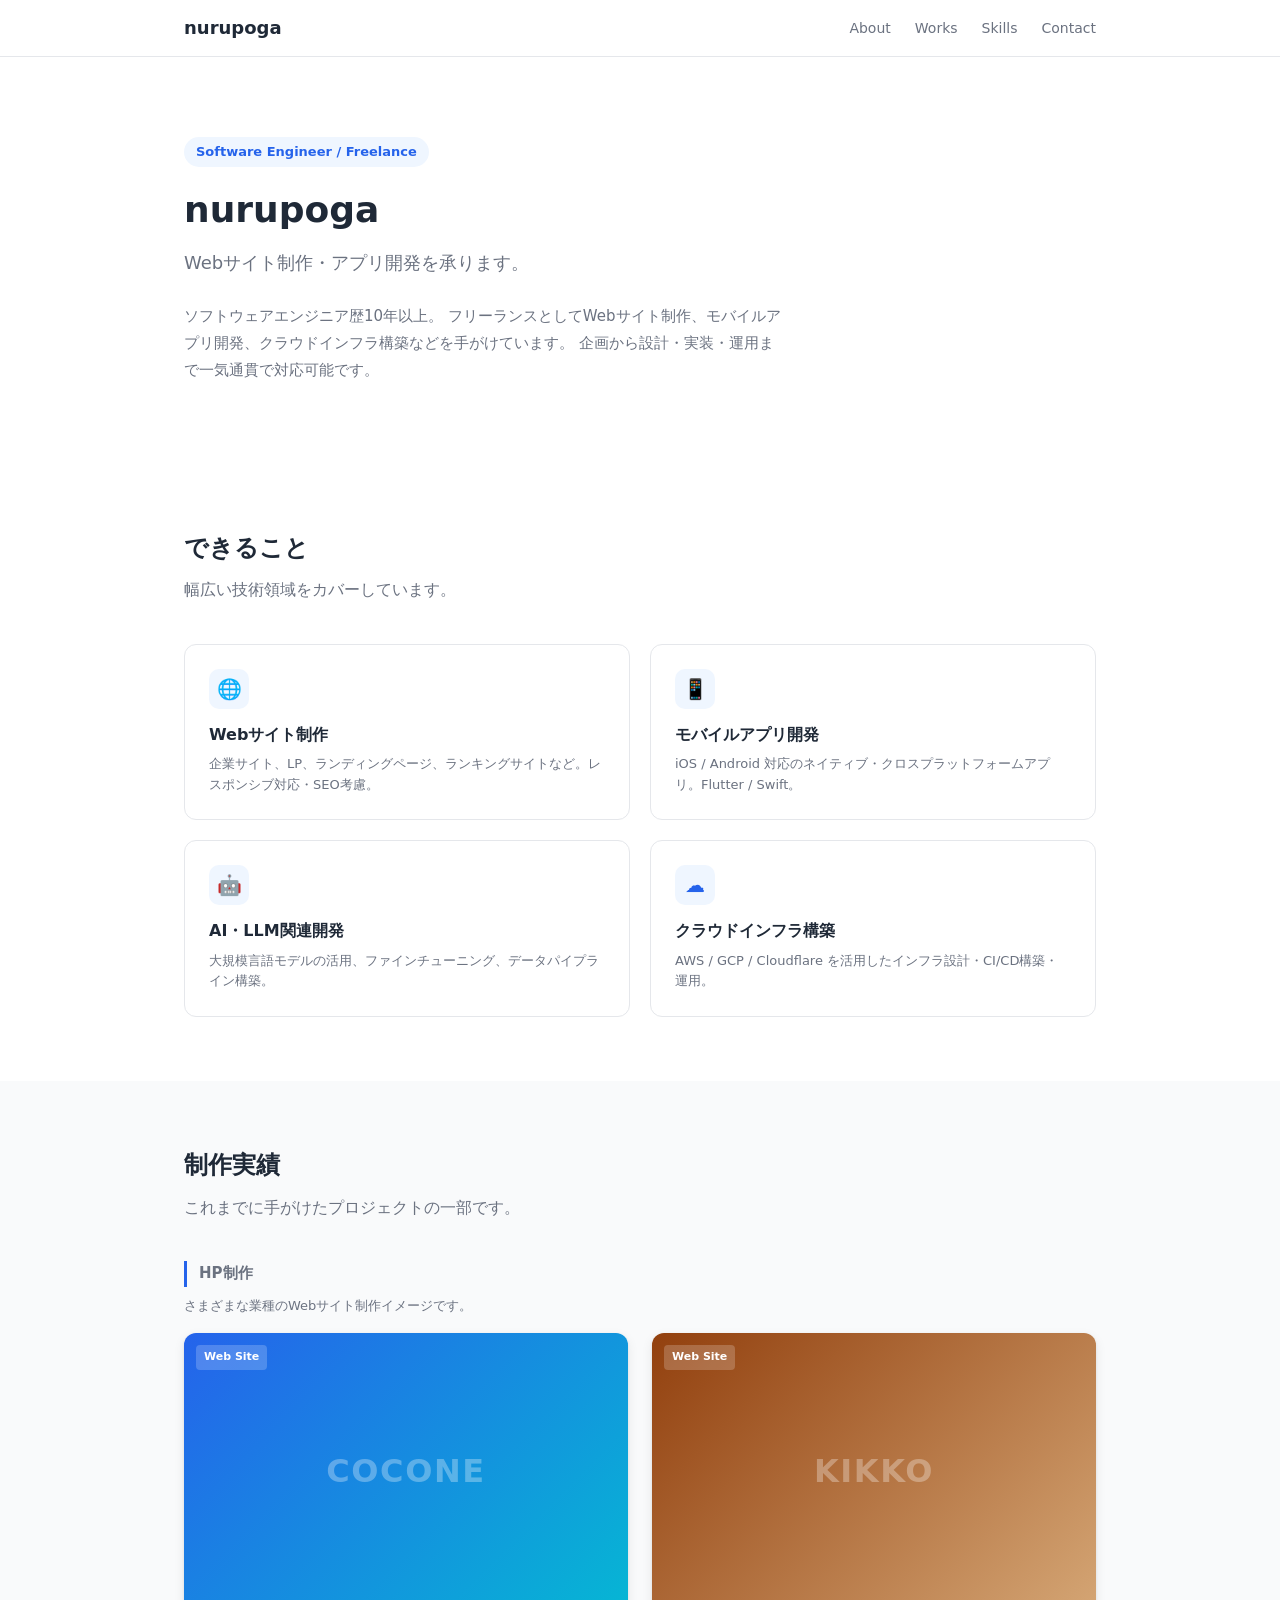
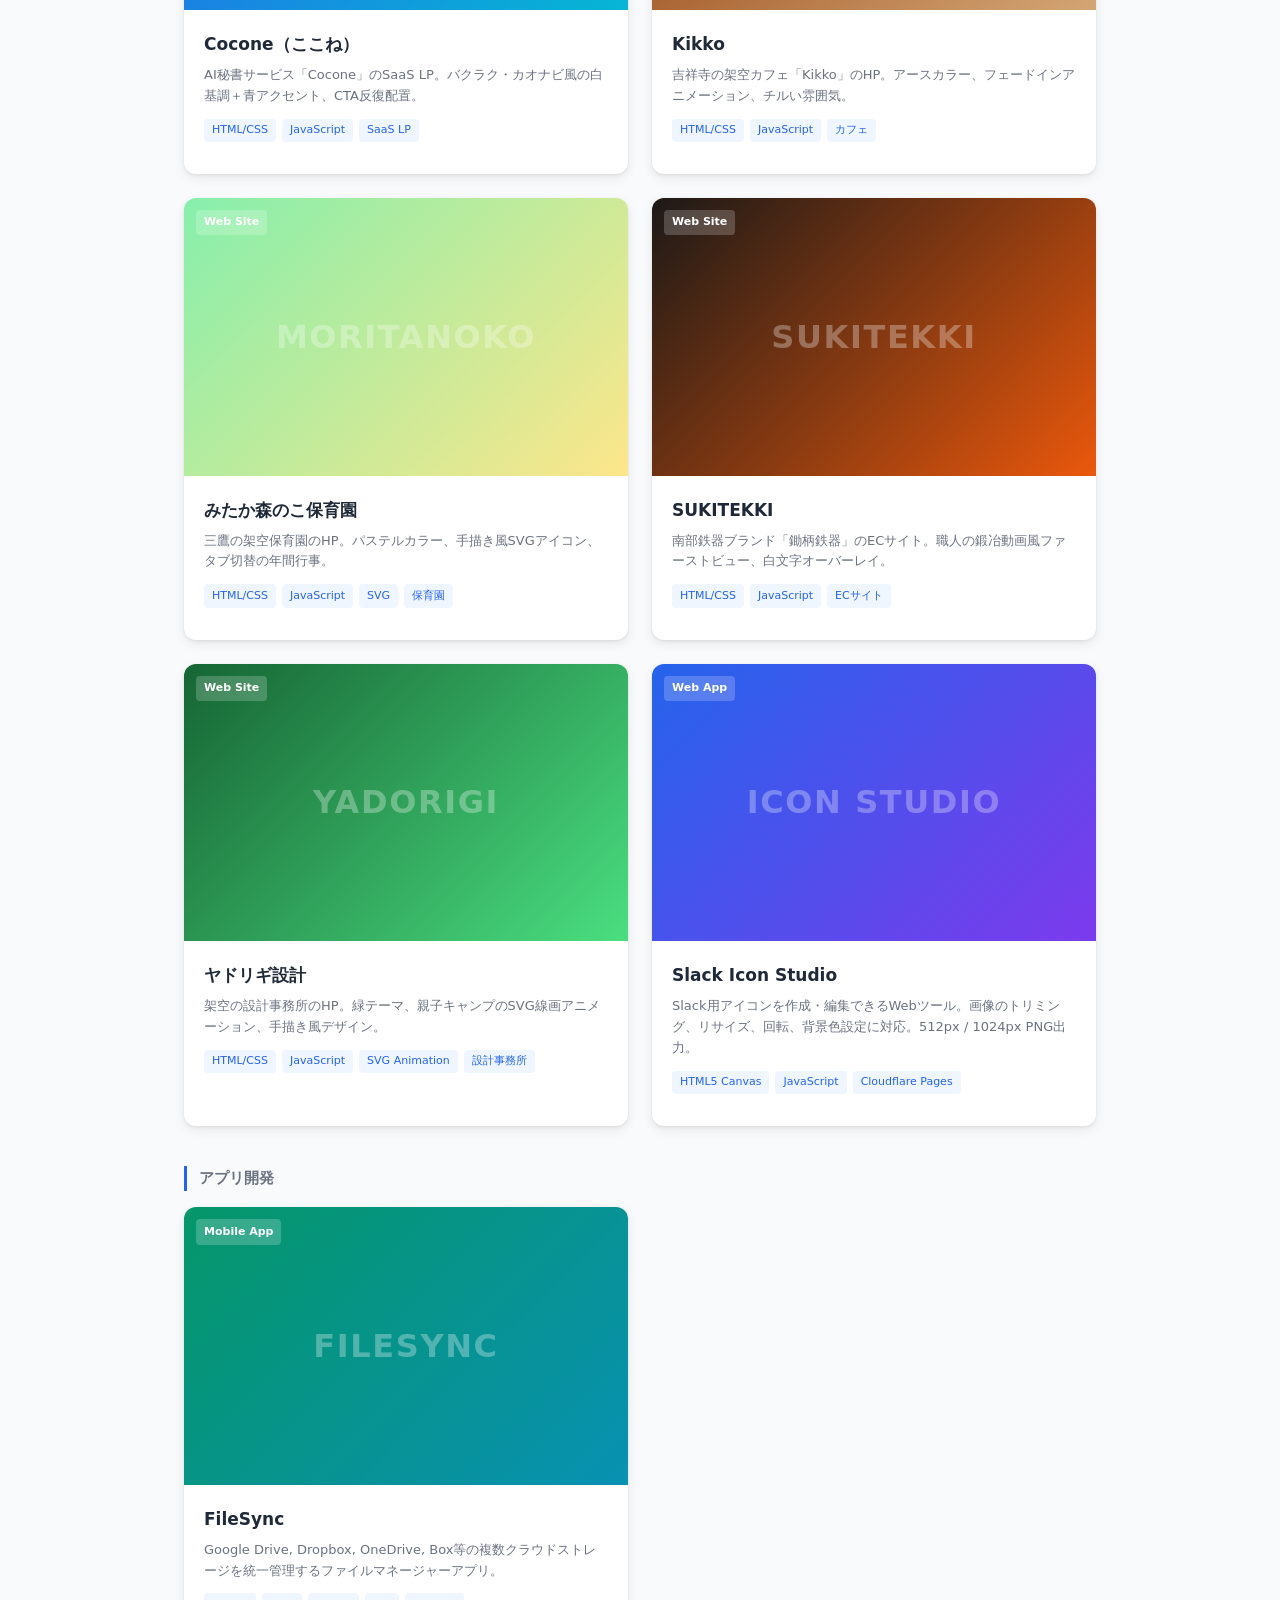
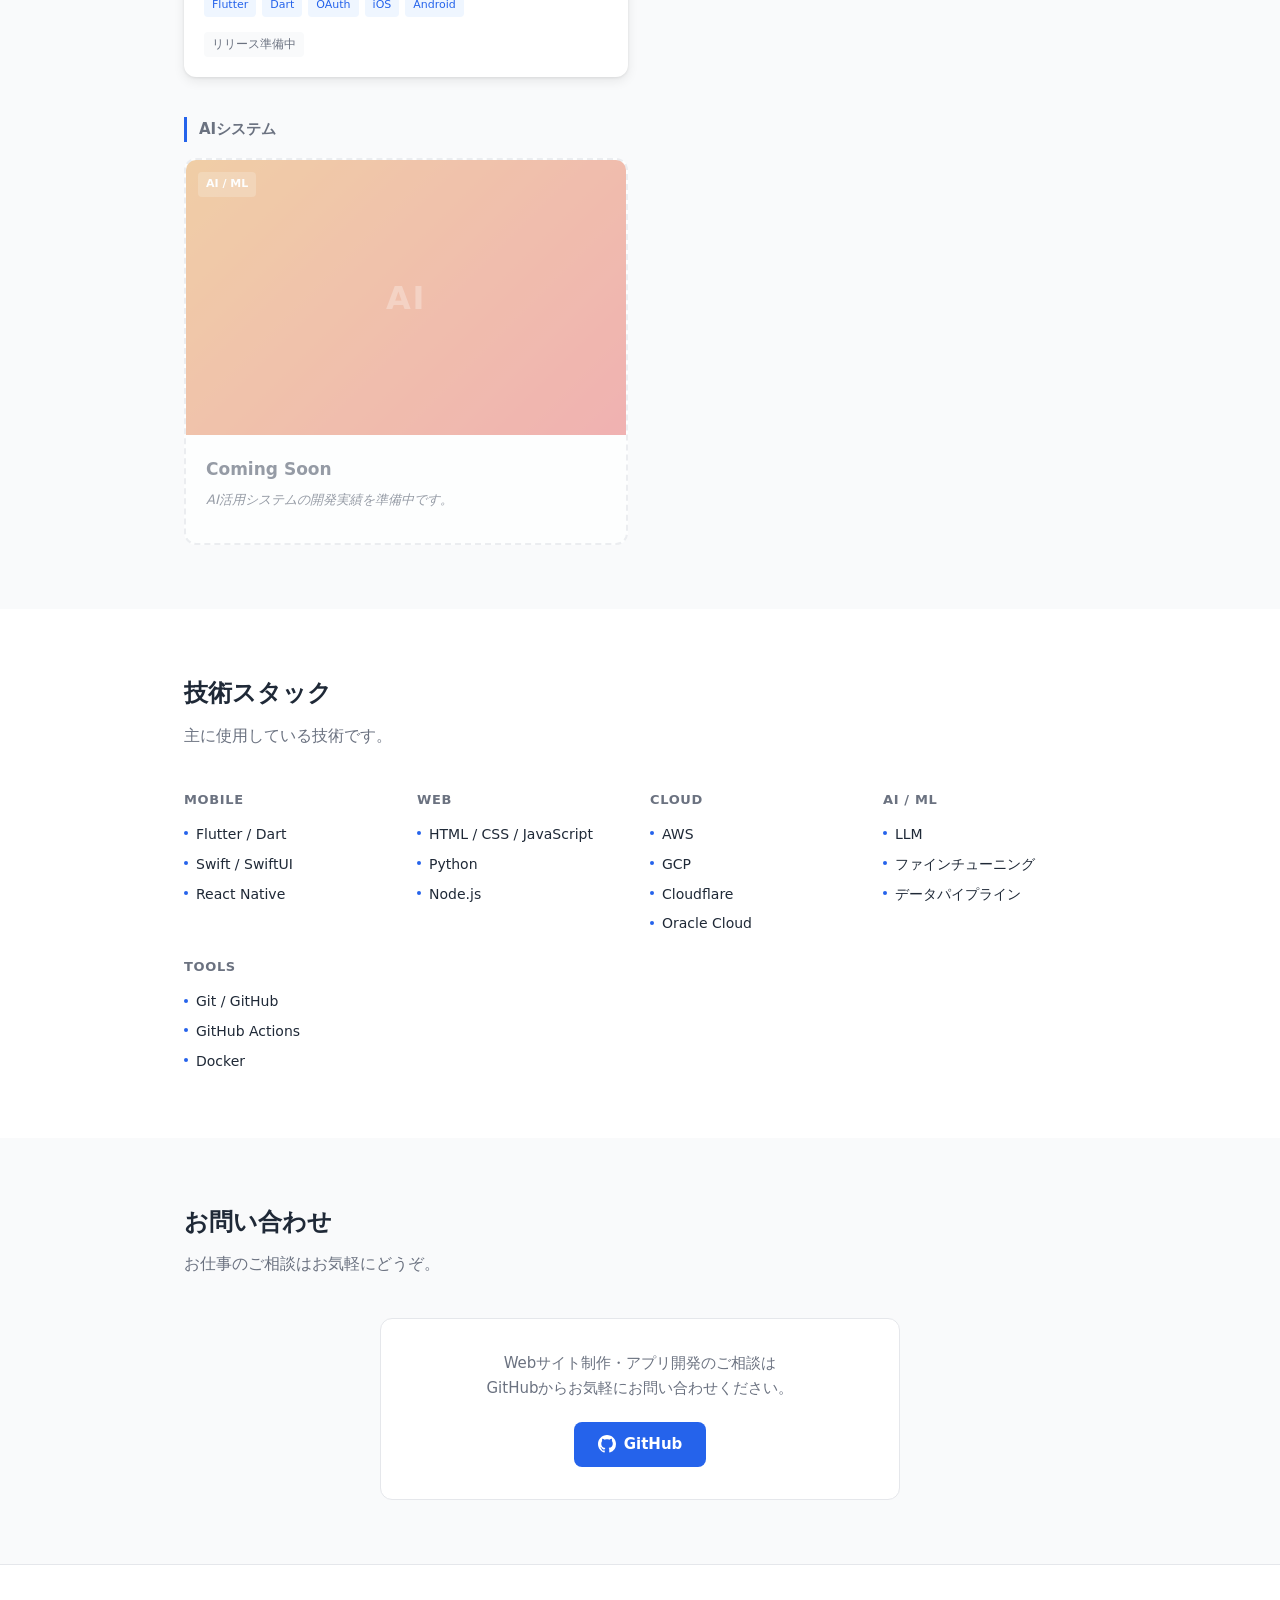
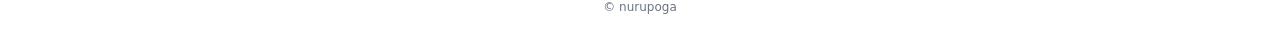
==== commit bf57f293: "Add sample HP links to portfolio works section Co-Authored-By: Claude Opus 4.6 <noreply@anthropic.co" ====
--- a/index.html
+++ b/index.html
@@ -71,7 +71,85 @@
       <p class="section-subtitle">これまでに手がけたプロジェクトの一部です。</p>
       <!-- HP制作 -->
       <h3 class="works-category-title">HP制作</h3>
+      <p class="works-category-desc">さまざまな業種のWebサイト制作イメージです。</p>
       <div class="works-grid">
+        <a href="/samples/cocone/" class="work-card work-card--link">
+          <div class="work-thumb work-thumb--saas">
+            <span class="work-thumb-label">COCONE</span>
+            <span class="work-thumb-type">Web Site</span>
+          </div>
+          <div class="work-body">
+            <h3>Cocone（ここね）</h3>
+            <p>AI秘書サービス「Cocone」のSaaS LP。バクラク・カオナビ風の白基調＋青アクセント、CTA反復配置。</p>
+            <div class="work-tags">
+              <span class="work-tag">HTML/CSS</span>
+              <span class="work-tag">JavaScript</span>
+              <span class="work-tag">SaaS LP</span>
+            </div>
+          </div>
+        </a>
+        <a href="/samples/kikko/" class="work-card work-card--link">
+          <div class="work-thumb work-thumb--cafe">
+            <span class="work-thumb-label">KIKKO</span>
+            <span class="work-thumb-type">Web Site</span>
+          </div>
+          <div class="work-body">
+            <h3>Kikko</h3>
+            <p>吉祥寺の架空カフェ「Kikko」のHP。アースカラー、フェードインアニメーション、チルい雰囲気。</p>
+            <div class="work-tags">
+              <span class="work-tag">HTML/CSS</span>
+              <span class="work-tag">JavaScript</span>
+              <span class="work-tag">カフェ</span>
+            </div>
+          </div>
+        </a>
+        <a href="/samples/moritanoko/" class="work-card work-card--link">
+          <div class="work-thumb work-thumb--nursery">
+            <span class="work-thumb-label">MORITANOKO</span>
+            <span class="work-thumb-type">Web Site</span>
+          </div>
+          <div class="work-body">
+            <h3>みたか森のこ保育園</h3>
+            <p>三鷹の架空保育園のHP。パステルカラー、手描き風SVGアイコン、タブ切替の年間行事。</p>
+            <div class="work-tags">
+              <span class="work-tag">HTML/CSS</span>
+              <span class="work-tag">JavaScript</span>
+              <span class="work-tag">SVG</span>
+              <span class="work-tag">保育園</span>
+            </div>
+          </div>
+        </a>
+        <a href="/samples/sukitekki/" class="work-card work-card--link">
+          <div class="work-thumb work-thumb--ec">
+            <span class="work-thumb-label">SUKITEKKI</span>
+            <span class="work-thumb-type">Web Site</span>
+          </div>
+          <div class="work-body">
+            <h3>SUKITEKKI</h3>
+            <p>南部鉄器ブランド「鋤柄鉄器」のECサイト。職人の鍛冶動画風ファーストビュー、白文字オーバーレイ。</p>
+            <div class="work-tags">
+              <span class="work-tag">HTML/CSS</span>
+              <span class="work-tag">JavaScript</span>
+              <span class="work-tag">ECサイト</span>
+            </div>
+          </div>
+        </a>
+        <a href="/samples/yadorigi/" class="work-card work-card--link">
+          <div class="work-thumb work-thumb--architect">
+            <span class="work-thumb-label">YADORIGI</span>
+            <span class="work-thumb-type">Web Site</span>
+          </div>
+          <div class="work-body">
+            <h3>ヤドリギ設計</h3>
+            <p>架空の設計事務所のHP。緑テーマ、親子キャンプのSVG線画アニメーション、手描き風デザイン。</p>
+            <div class="work-tags">
+              <span class="work-tag">HTML/CSS</span>
+              <span class="work-tag">JavaScript</span>
+              <span class="work-tag">SVG Animation</span>
+              <span class="work-tag">設計事務所</span>
+            </div>
+          </div>
+        </a>
         <a href="https://slack-icon-studio.pages.dev/" class="work-card work-card--link" target="_blank" rel="noopener">
           <div class="work-thumb work-thumb--web">
             <span class="work-thumb-label">ICON STUDIO</span>
--- a/style.css
+++ b/style.css
@@ -227,6 +227,26 @@
   background: linear-gradient(135deg, #d97706 0%, #dc2626 100%);
 }
 
+.work-thumb--saas {
+  background: linear-gradient(135deg, #2563eb 0%, #06b6d4 100%);
+}
+
+.work-thumb--cafe {
+  background: linear-gradient(135deg, #92400e 0%, #d4a574 100%);
+}
+
+.work-thumb--nursery {
+  background: linear-gradient(135deg, #86efac 0%, #fde68a 100%);
+}
+
+.work-thumb--ec {
+  background: linear-gradient(135deg, #1c1917 0%, #ea580c 100%);
+}
+
+.work-thumb--architect {
+  background: linear-gradient(135deg, #166534 0%, #4ade80 100%);
+}
+
 .work-thumb-label {
   font-size: 2rem;
   font-weight: 800;
@@ -315,6 +335,13 @@
 
 .works-category-title:first-of-type {
   margin-top: 0;
+}
+
+.works-category-desc {
+  font-size: 0.8125rem;
+  color: var(--color-text-light);
+  margin-bottom: 1rem;
+  margin-top: -0.5rem;
 }
 
 .work-card--mock {
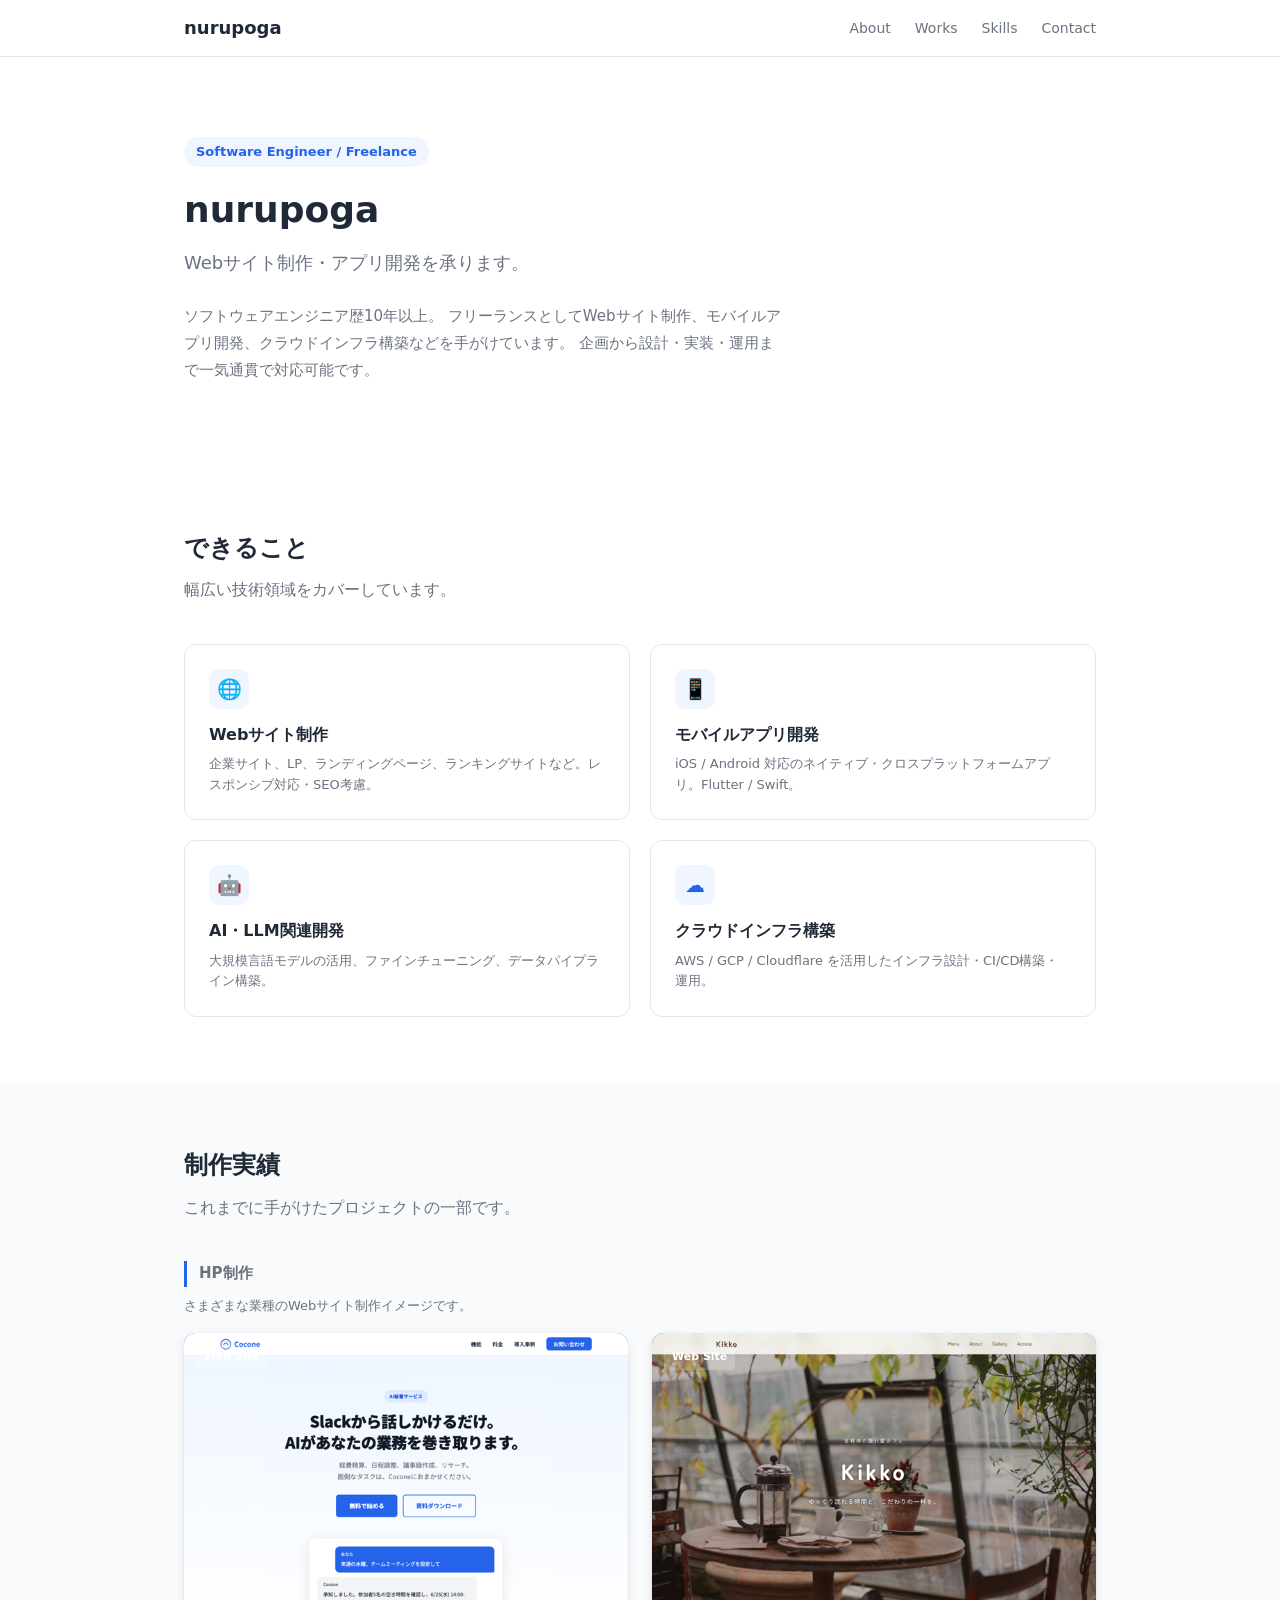
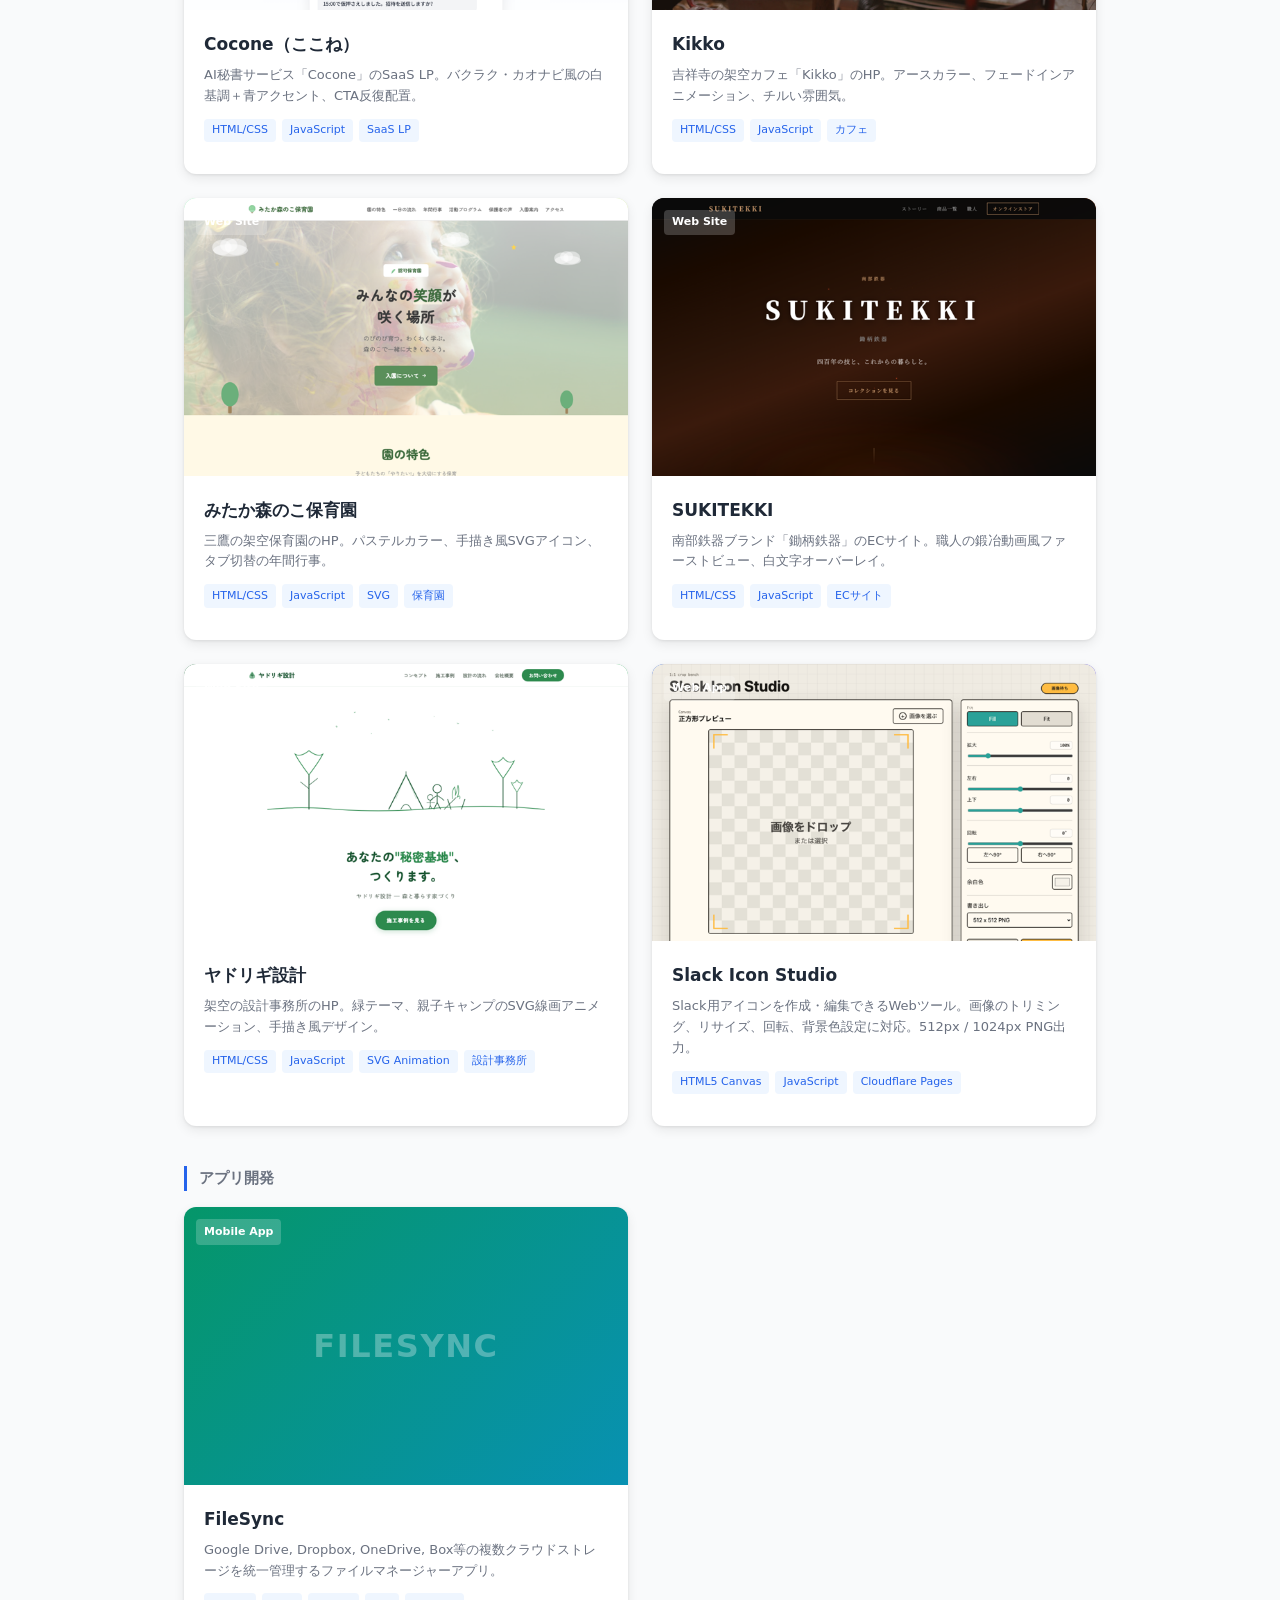
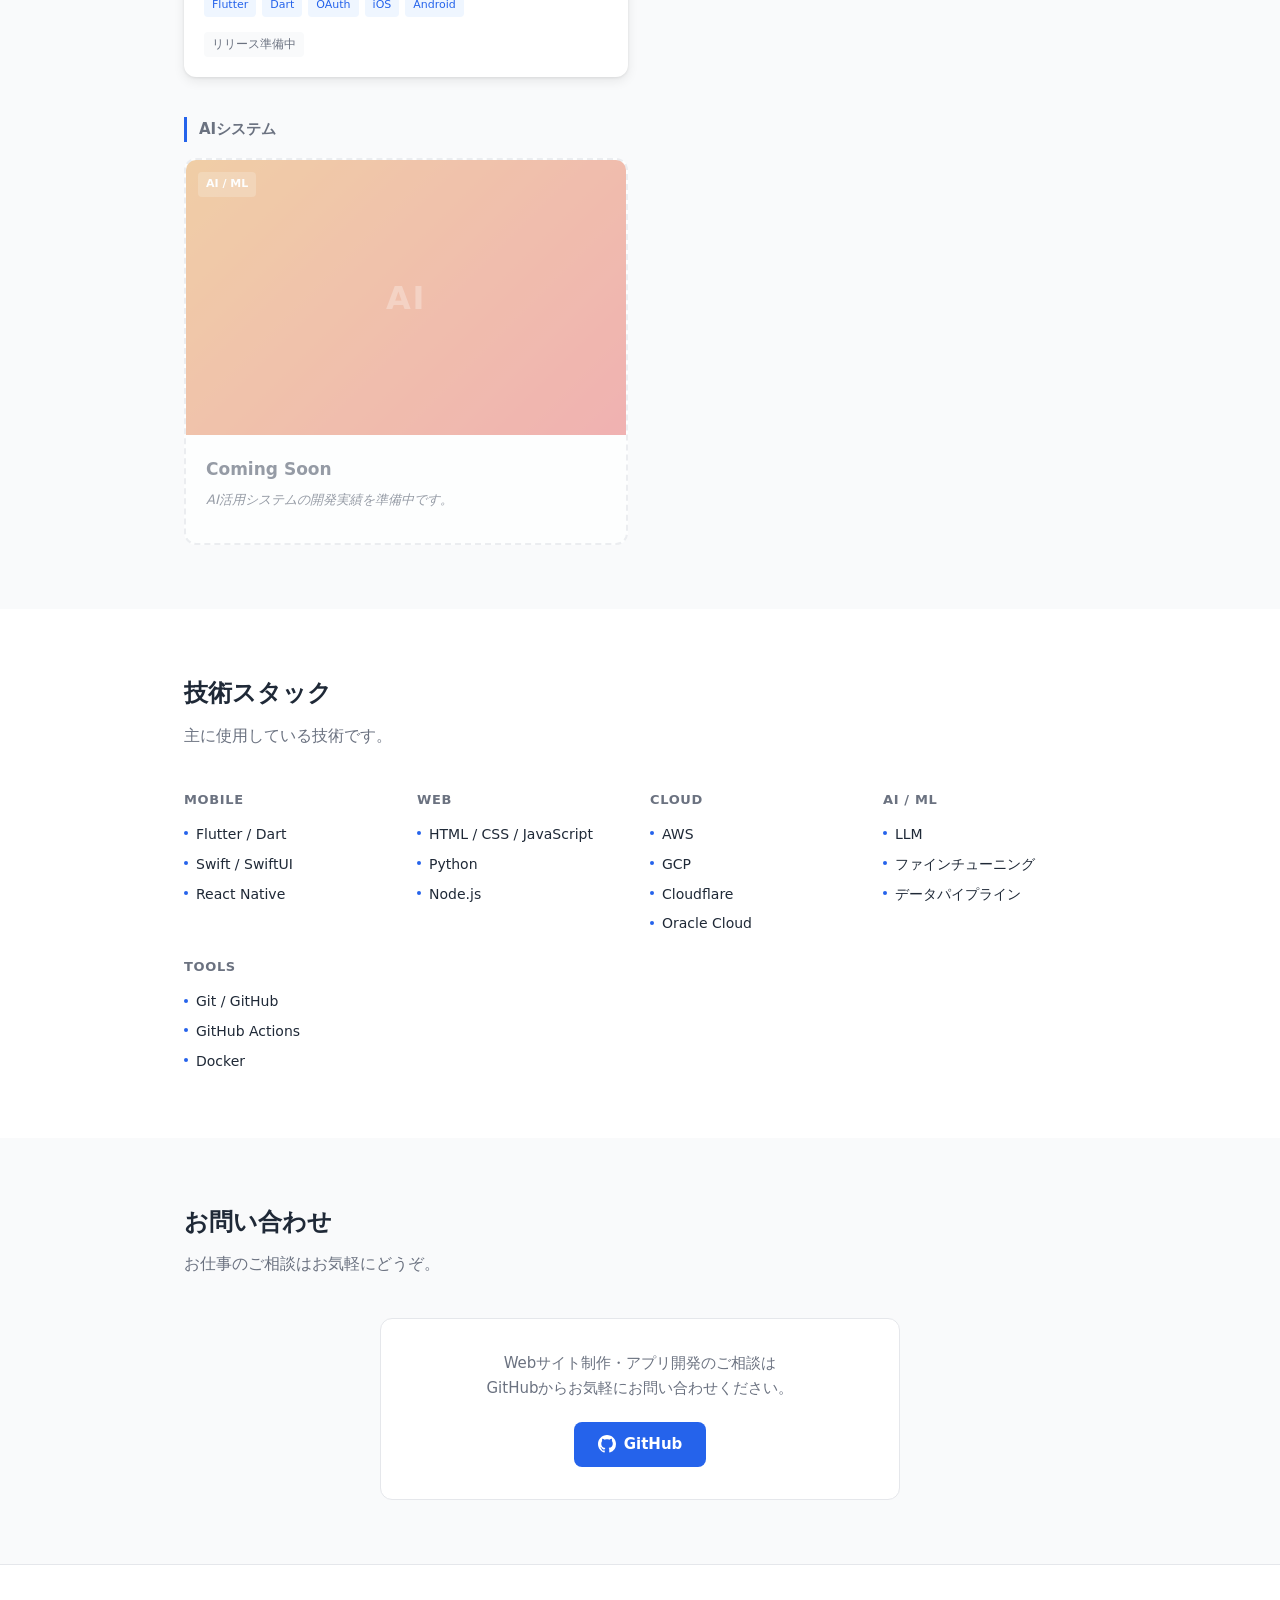
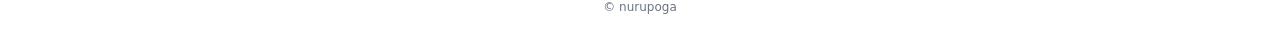
==== commit 12610ab7: "Add screenshot thumbnails for sample HP cards Replace gradient-only placeholders with actual page sc" ====
--- a/index.html
+++ b/index.html
@@ -75,7 +75,7 @@
       <div class="works-grid">
         <a href="/samples/cocone/" class="work-card work-card--link">
           <div class="work-thumb work-thumb--saas">
-            <span class="work-thumb-label">COCONE</span>
+            <img src="images/cocone-thumb.png" alt="Cocone - SaaS LP" loading="lazy">
             <span class="work-thumb-type">Web Site</span>
           </div>
           <div class="work-body">
@@ -90,7 +90,7 @@
         </a>
         <a href="/samples/kikko/" class="work-card work-card--link">
           <div class="work-thumb work-thumb--cafe">
-            <span class="work-thumb-label">KIKKO</span>
+            <img src="images/kikko-thumb.png" alt="Kikko - カフェHP" loading="lazy">
             <span class="work-thumb-type">Web Site</span>
           </div>
           <div class="work-body">
@@ -105,7 +105,7 @@
         </a>
         <a href="/samples/moritanoko/" class="work-card work-card--link">
           <div class="work-thumb work-thumb--nursery">
-            <span class="work-thumb-label">MORITANOKO</span>
+            <img src="images/moritanoko-thumb.png" alt="みたか森のこ保育園" loading="lazy">
             <span class="work-thumb-type">Web Site</span>
           </div>
           <div class="work-body">
@@ -121,7 +121,7 @@
         </a>
         <a href="/samples/sukitekki/" class="work-card work-card--link">
           <div class="work-thumb work-thumb--ec">
-            <span class="work-thumb-label">SUKITEKKI</span>
+            <img src="images/sukitekki-thumb.png" alt="SUKITEKKI - 南部鉄器ECサイト" loading="lazy">
             <span class="work-thumb-type">Web Site</span>
           </div>
           <div class="work-body">
@@ -136,7 +136,7 @@
         </a>
         <a href="/samples/yadorigi/" class="work-card work-card--link">
           <div class="work-thumb work-thumb--architect">
-            <span class="work-thumb-label">YADORIGI</span>
+            <img src="images/yadorigi-thumb.png" alt="ヤドリギ設計" loading="lazy">
             <span class="work-thumb-type">Web Site</span>
           </div>
           <div class="work-body">
@@ -152,7 +152,7 @@
         </a>
         <a href="https://slack-icon-studio.pages.dev/" class="work-card work-card--link" target="_blank" rel="noopener">
           <div class="work-thumb work-thumb--web">
-            <span class="work-thumb-label">ICON STUDIO</span>
+            <img src="images/slack-icon-studio-thumb.png" alt="Slack Icon Studio" loading="lazy">
             <span class="work-thumb-type">Web App</span>
           </div>
           <div class="work-body">
--- a/style.css
+++ b/style.css
@@ -245,6 +245,13 @@
 
 .work-thumb--architect {
   background: linear-gradient(135deg, #166534 0%, #4ade80 100%);
+}
+
+.work-thumb img {
+  width: 100%;
+  height: 100%;
+  object-fit: cover;
+  object-position: top;
 }
 
 .work-thumb-label {
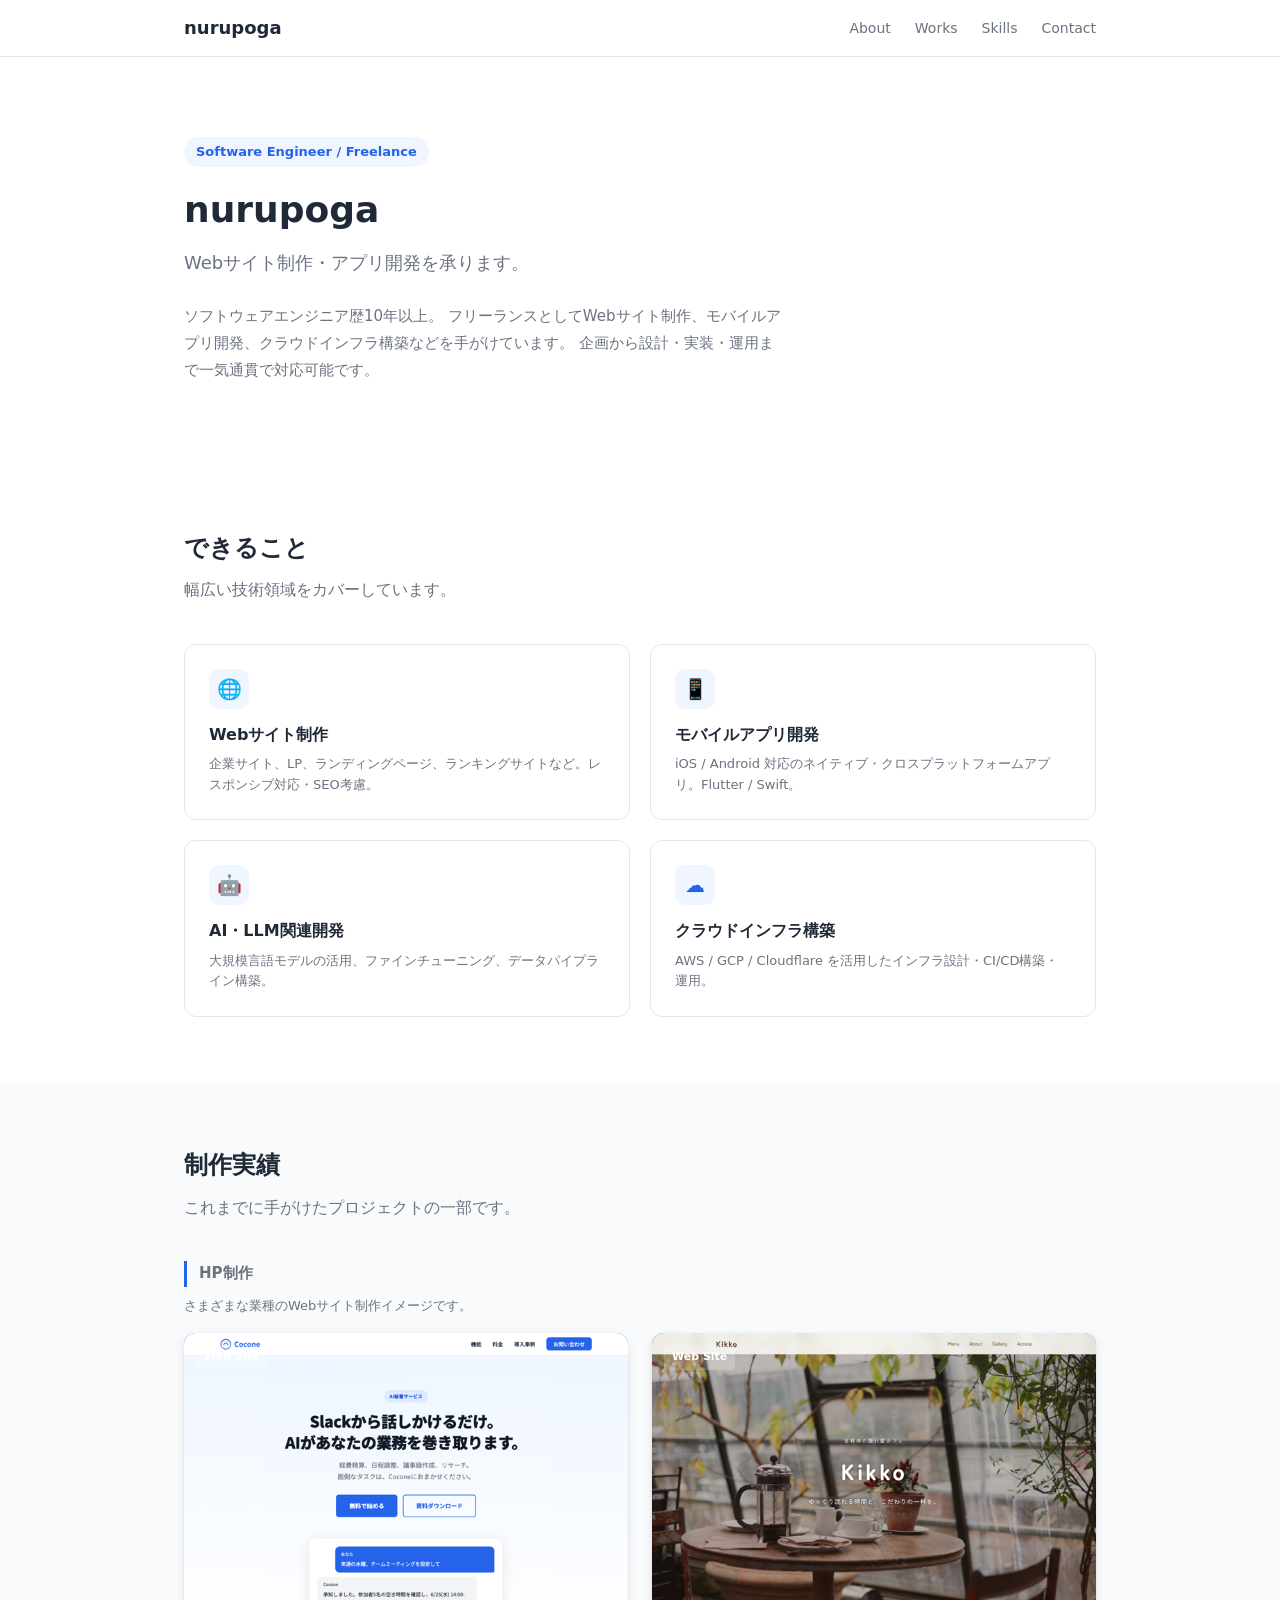
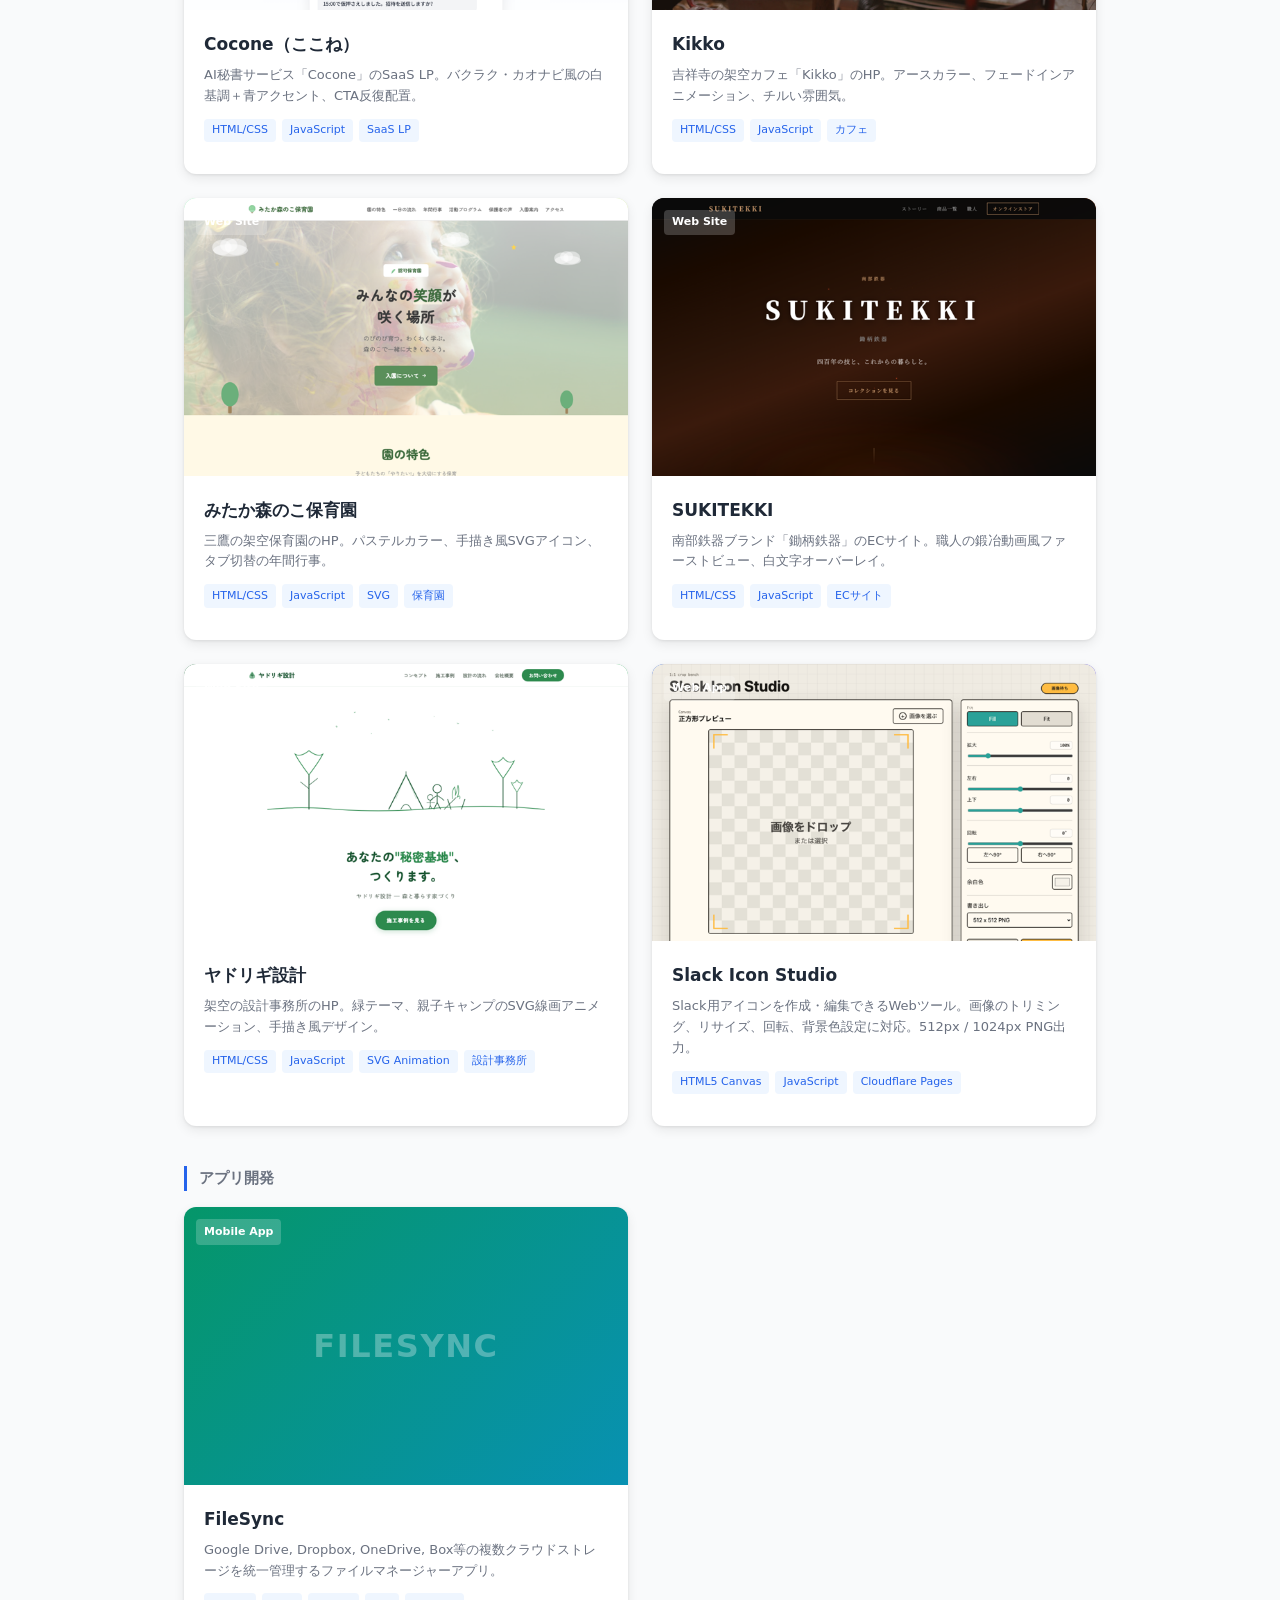
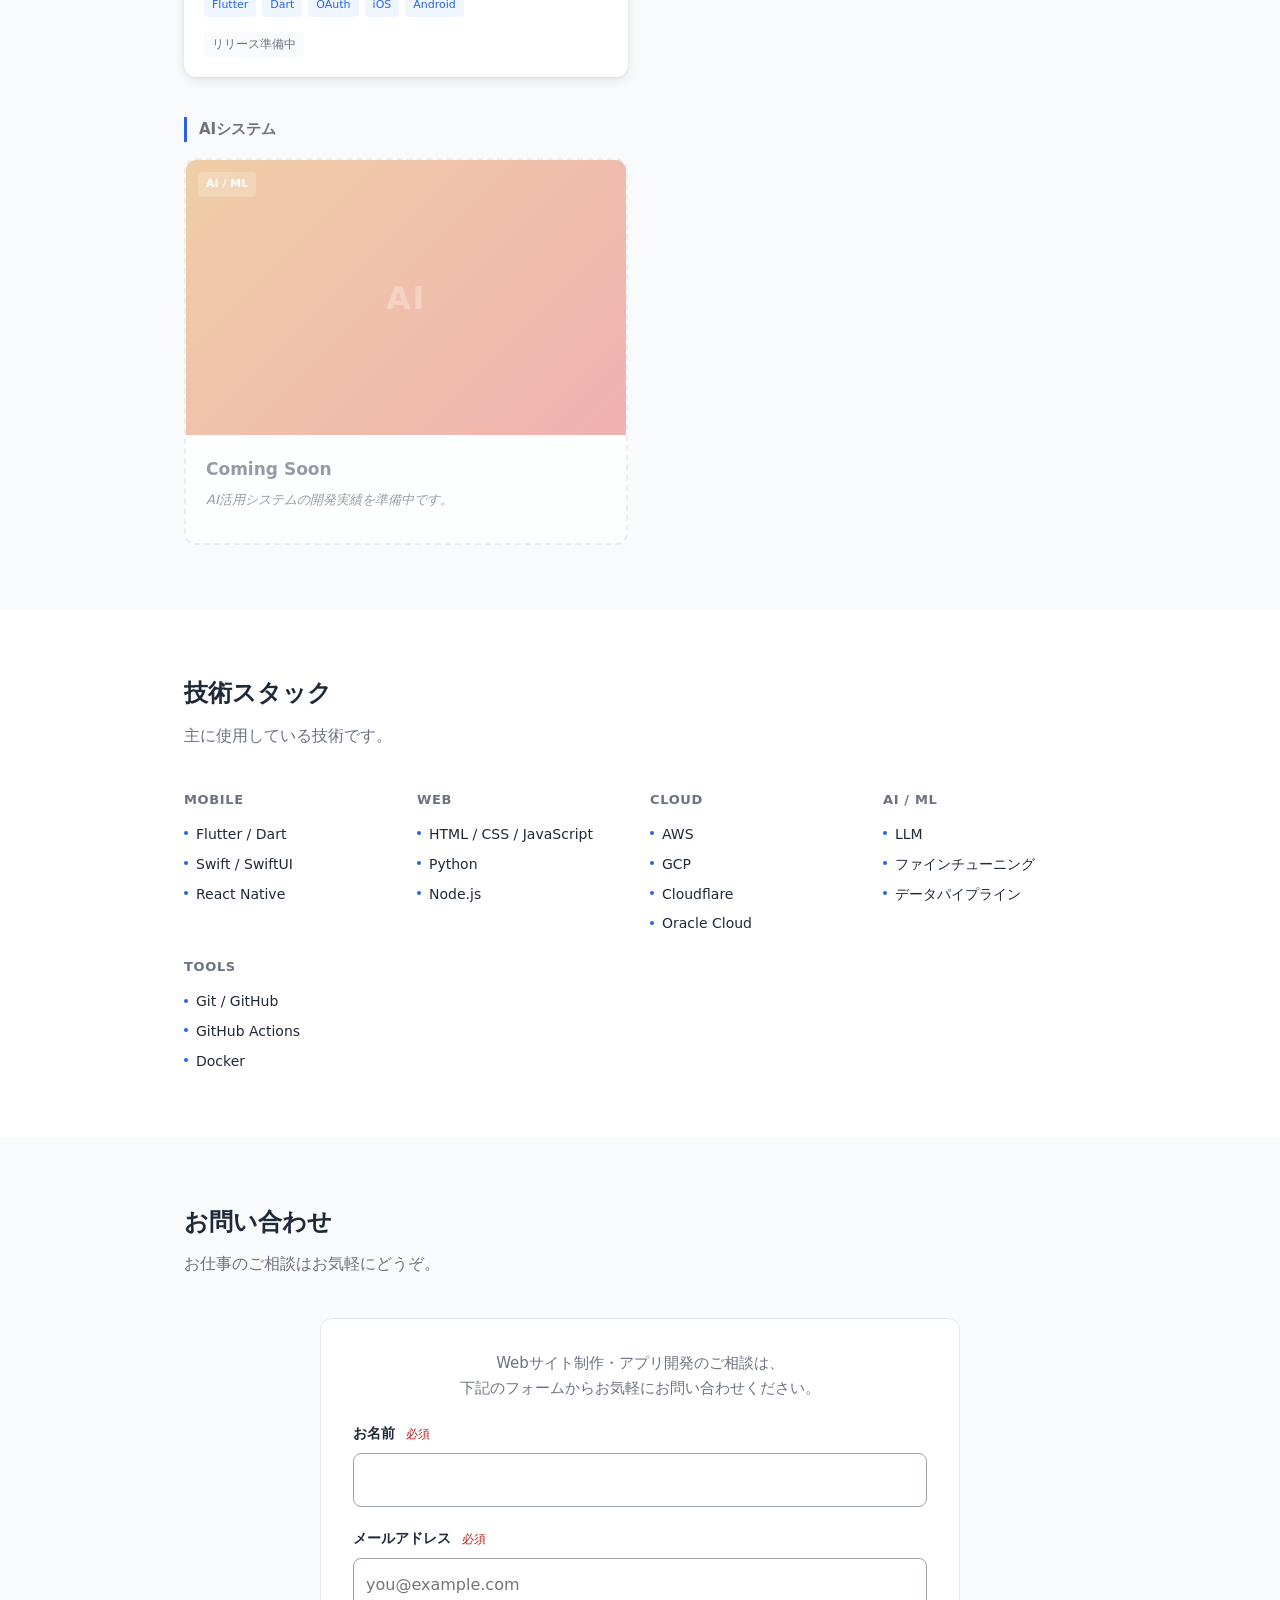
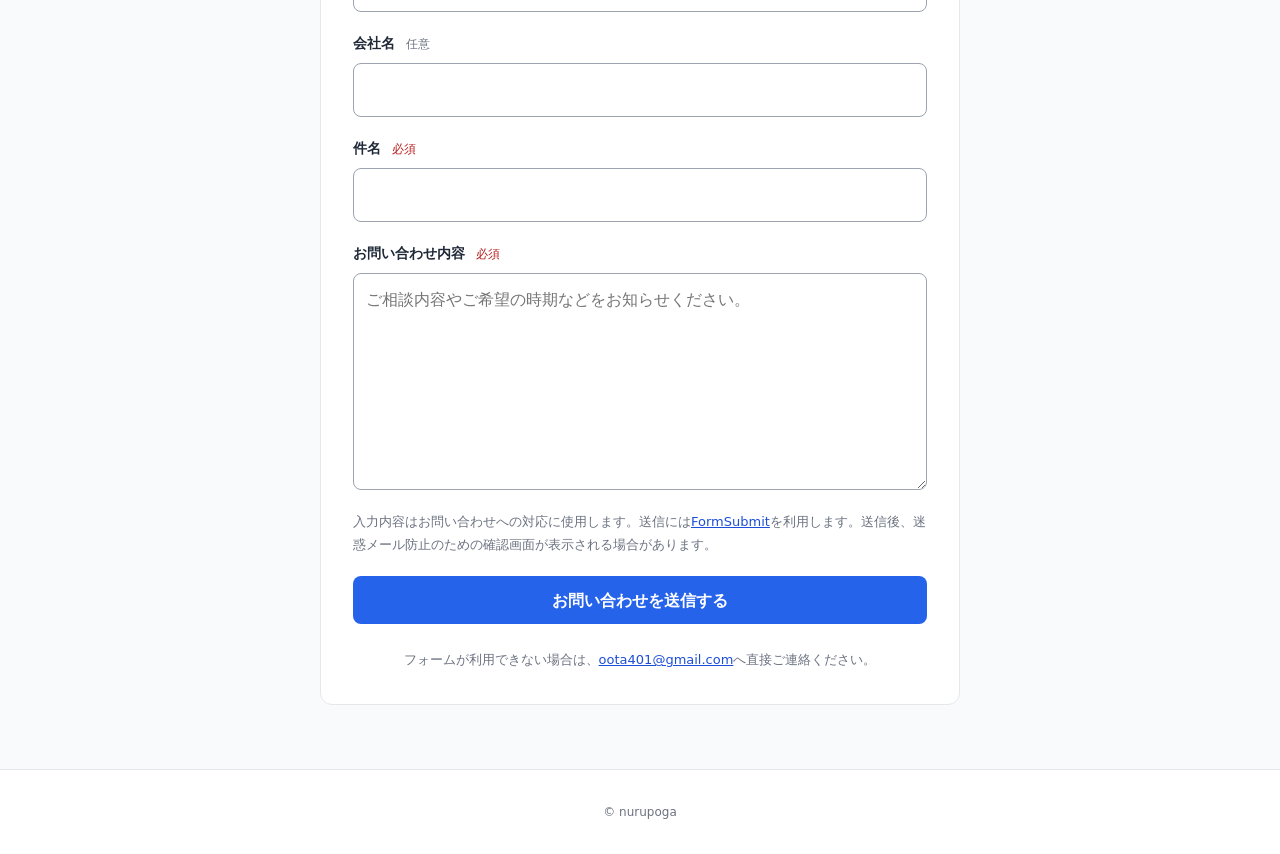
==== commit bbb1d4e1: "Replace GitHub contact link with email inquiry form" ====
--- a/index.html
+++ b/index.html
@@ -263,11 +263,36 @@
       <h2 class="section-title">お問い合わせ</h2>
       <p class="section-subtitle">お仕事のご相談はお気軽にどうぞ。</p>
       <div class="contact-box">
-        <p>Webサイト制作・アプリ開発のご相談は<br>GitHubからお気軽にお問い合わせください。</p>
-        <a href="https://github.com/nurupoga" class="contact-link" target="_blank" rel="noopener">
-          <svg viewBox="0 0 16 16" aria-hidden="true"><path d="M8 0C3.58 0 0 3.58 0 8c0 3.54 2.29 6.53 5.47 7.59.4.07.55-.17.55-.38 0-.19-.01-.82-.01-1.49-2.01.37-2.53-.49-2.69-.94-.09-.23-.48-.94-.82-1.13-.28-.15-.68-.52-.01-.53.63-.01 1.08.58 1.23.82.72 1.21 1.87.87 2.33.66.07-.52.28-.87.51-1.07-1.78-.2-3.64-.89-3.64-3.95 0-.87.31-1.59.82-2.15-.08-.2-.36-1.02.08-2.12 0 0 .67-.21 2.2.82.64-.18 1.32-.27 2-.27.68 0 1.36.09 2 .27 1.53-1.04 2.2-.82 2.2-.82.44 1.1.16 1.92.08 2.12.51.56.82 1.27.82 2.15 0 3.07-1.87 3.75-3.65 3.95.29.25.54.73.54 1.48 0 1.07-.01 1.93-.01 2.2 0 .21.15.46.55.38A8.013 8.013 0 0016 8c0-4.42-3.58-8-8-8z"/></svg>
-          GitHub
-        </a>
+        <p>Webサイト制作・アプリ開発のご相談は、<br>下記のフォームからお気軽にお問い合わせください。</p>
+        <form class="contact-form" action="https://formsubmit.co/oota401@gmail.com" method="POST">
+          <input type="hidden" name="_subject" value="【nurupoga.net】お問い合わせ">
+          <input type="hidden" name="_next" value="https://nurupoga.net/contact-thanks.html">
+          <input type="hidden" name="_template" value="table">
+          <input class="contact-honey" type="text" name="_honey" tabindex="-1" autocomplete="off" aria-hidden="true">
+          <div class="contact-field">
+            <label for="contact-name">お名前 <span class="contact-required">必須</span></label>
+            <input id="contact-name" type="text" name="name" autocomplete="name" maxlength="100" required>
+          </div>
+          <div class="contact-field">
+            <label for="contact-email">メールアドレス <span class="contact-required">必須</span></label>
+            <input id="contact-email" type="email" name="email" autocomplete="email" maxlength="254" placeholder="you@example.com" required>
+          </div>
+          <div class="contact-field">
+            <label for="contact-company">会社名 <span class="contact-optional">任意</span></label>
+            <input id="contact-company" type="text" name="company" autocomplete="organization" maxlength="150">
+          </div>
+          <div class="contact-field">
+            <label for="contact-subject">件名 <span class="contact-required">必須</span></label>
+            <input id="contact-subject" type="text" name="subject" maxlength="200" required>
+          </div>
+          <div class="contact-field">
+            <label for="contact-message">お問い合わせ内容 <span class="contact-required">必須</span></label>
+            <textarea id="contact-message" name="message" rows="7" maxlength="10000" placeholder="ご相談内容やご希望の時期などをお知らせください。" required></textarea>
+          </div>
+          <p class="contact-note">入力内容はお問い合わせへの対応に使用します。送信には<a href="https://formsubmit.co/privacy.pdf" target="_blank" rel="noopener noreferrer">FormSubmit</a>を利用します。送信後、迷惑メール防止のための確認画面が表示される場合があります。</p>
+          <button class="contact-link contact-submit" type="submit">お問い合わせを送信する</button>
+        </form>
+        <p class="contact-direct">フォームが利用できない場合は、<a href="mailto:oota401@gmail.com">oota401@gmail.com</a>へ直接ご連絡ください。</p>
       </div>
     </div>
   </section>
--- a/style.css
+++ b/style.css
@@ -424,7 +424,7 @@
   border-radius: 12px;
   padding: 2rem;
   text-align: center;
-  max-width: 520px;
+  max-width: 640px;
   margin: 0 auto;
 }
 
@@ -458,6 +458,102 @@
   fill: currentColor;
 }
 
+
+.contact-form {
+  display: grid;
+  gap: 1.25rem;
+  text-align: left;
+}
+
+.contact-field {
+  display: grid;
+  gap: 0.5rem;
+}
+
+.contact-field label {
+  font-size: 0.875rem;
+  font-weight: 600;
+}
+
+.contact-required,
+.contact-optional {
+  margin-left: 0.375rem;
+  font-size: 0.75rem;
+  font-weight: 400;
+}
+
+.contact-required {
+  color: #b91c1c;
+}
+
+.contact-optional {
+  color: var(--color-text-light);
+}
+
+.contact-field input,
+.contact-field textarea {
+  width: 100%;
+  min-width: 0;
+  padding: 0.75rem;
+  border: 1px solid #9ca3af;
+  border-radius: 8px;
+  background: var(--color-bg);
+  color: var(--color-text);
+  font: inherit;
+  font-size: 1rem;
+}
+
+.contact-field textarea {
+  resize: vertical;
+  min-height: 160px;
+}
+
+.contact-field input:focus-visible,
+.contact-field textarea:focus-visible,
+.contact-submit:focus-visible {
+  outline: 3px solid var(--color-primary);
+  outline-offset: 3px;
+}
+
+.contact-honey {
+  display: none;
+}
+
+.contact-box .contact-note,
+.contact-box .contact-direct {
+  font-size: 0.8125rem;
+  line-height: 1.8;
+  margin-bottom: 0;
+}
+
+.contact-box a:not(.contact-link) {
+  color: #1d4ed8;
+  overflow-wrap: anywhere;
+}
+
+.contact-submit {
+  justify-content: center;
+  width: 100%;
+  border: 0;
+  font: inherit;
+  font-weight: 600;
+  cursor: pointer;
+  min-height: 48px;
+}
+
+.contact-box .contact-direct {
+  margin-top: 1.5rem;
+}
+
+.contact-thanks {
+  padding-top: 5rem;
+  padding-bottom: 5rem;
+}
+
+.contact-thanks .contact-link {
+  margin-top: 0.5rem;
+}
+
 /* ── Footer ── */
 .footer {
   text-align: center;
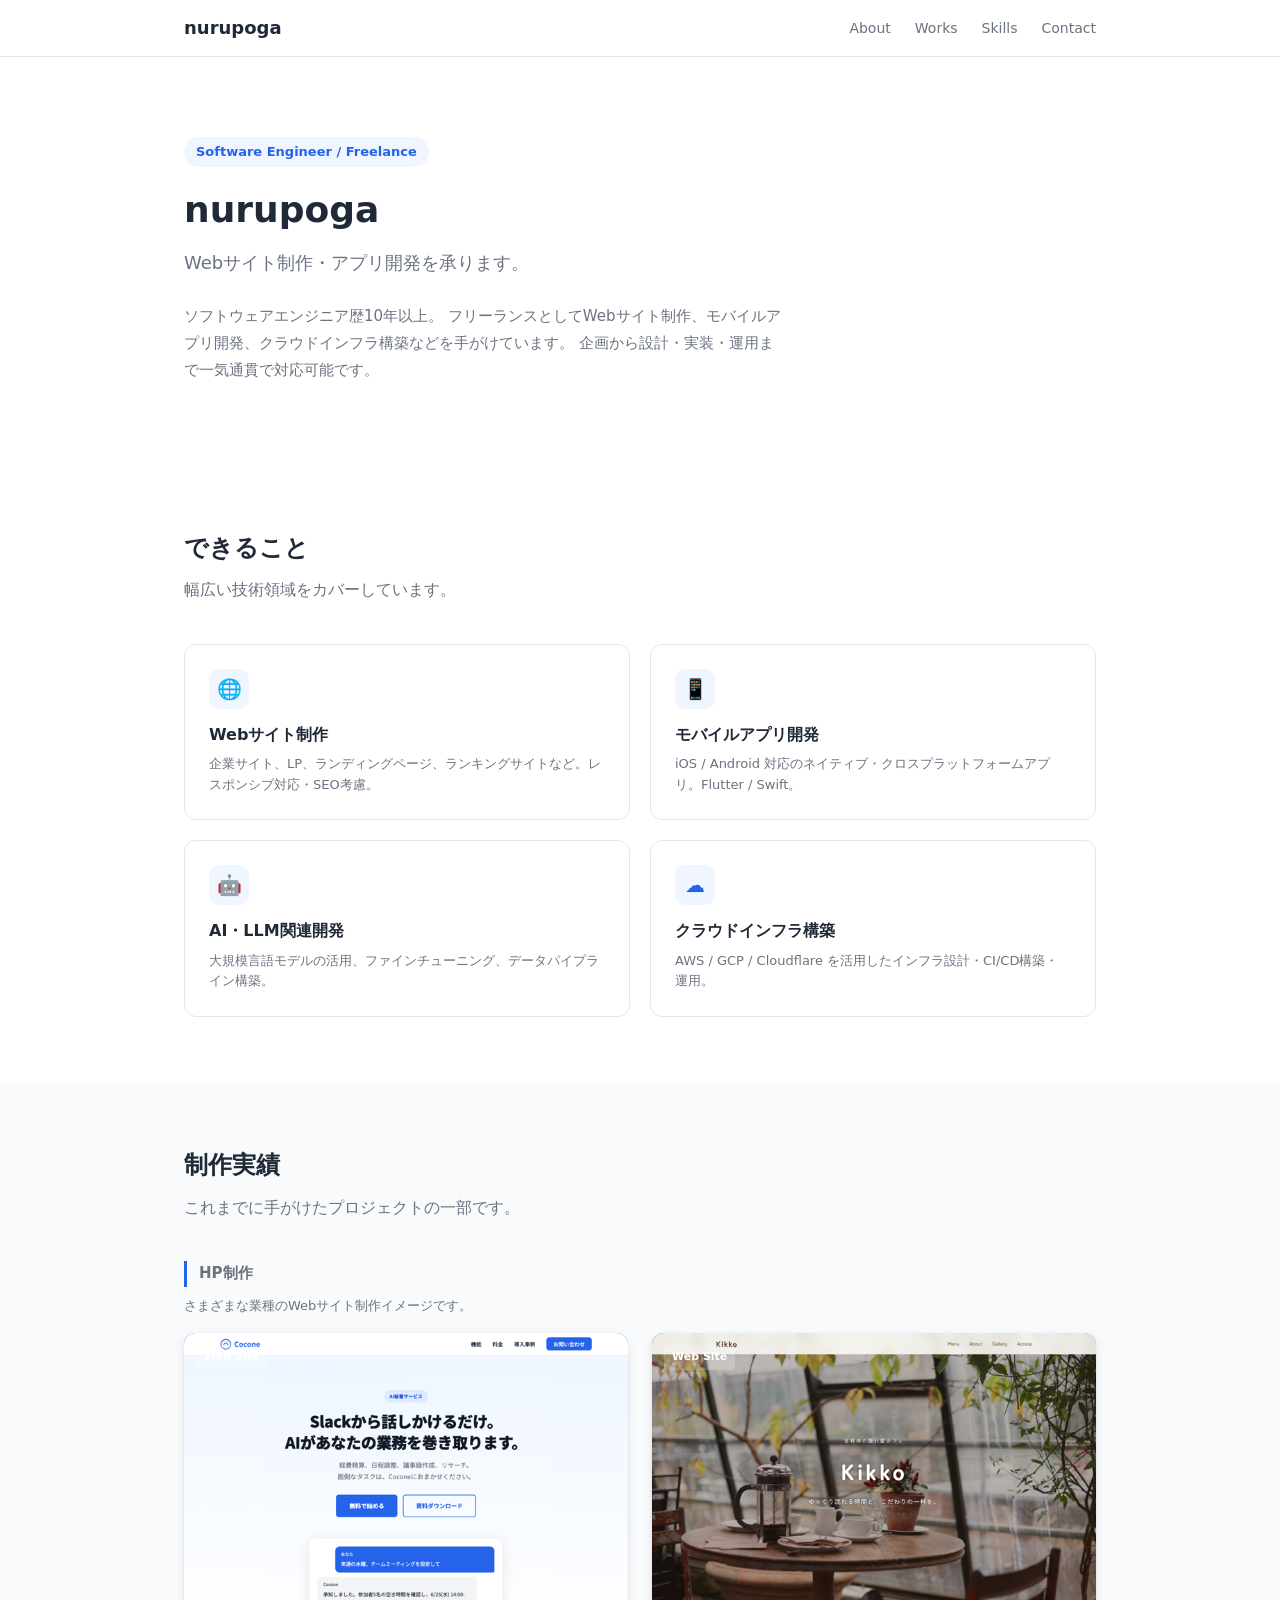
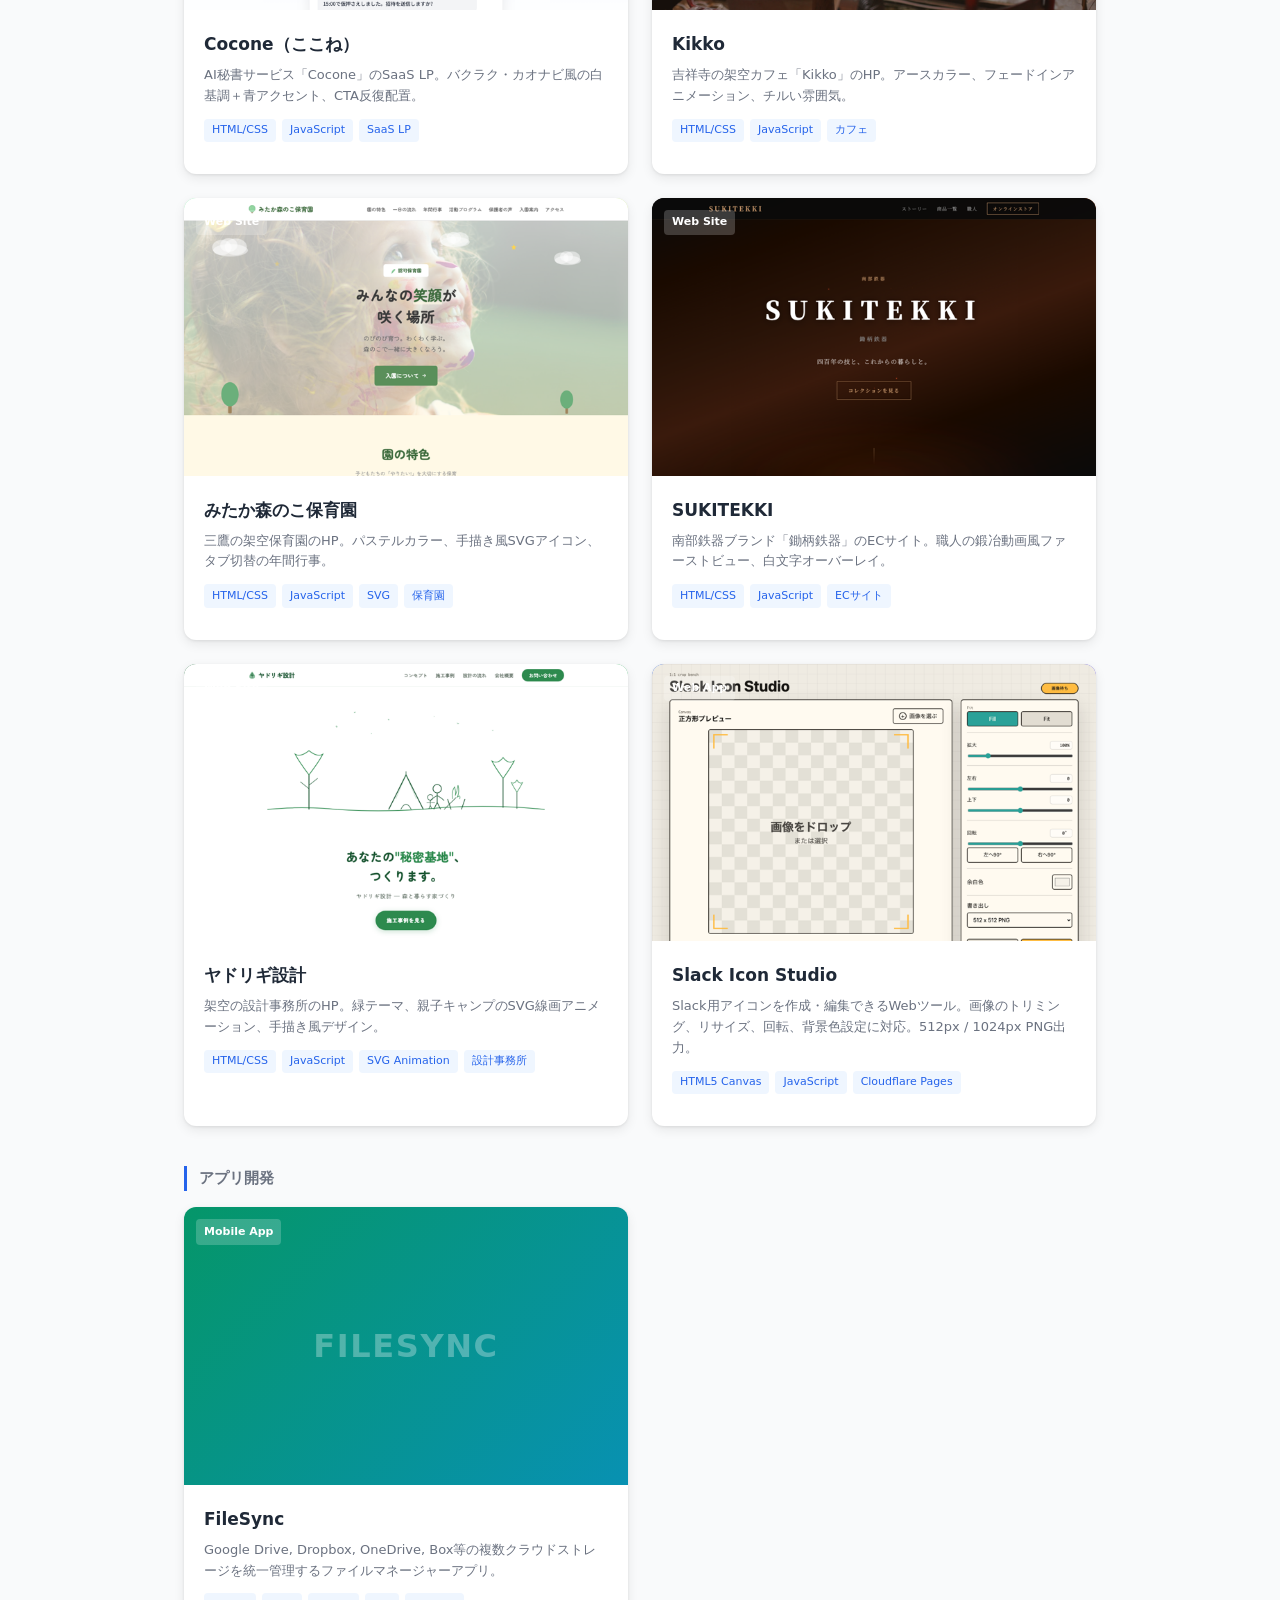
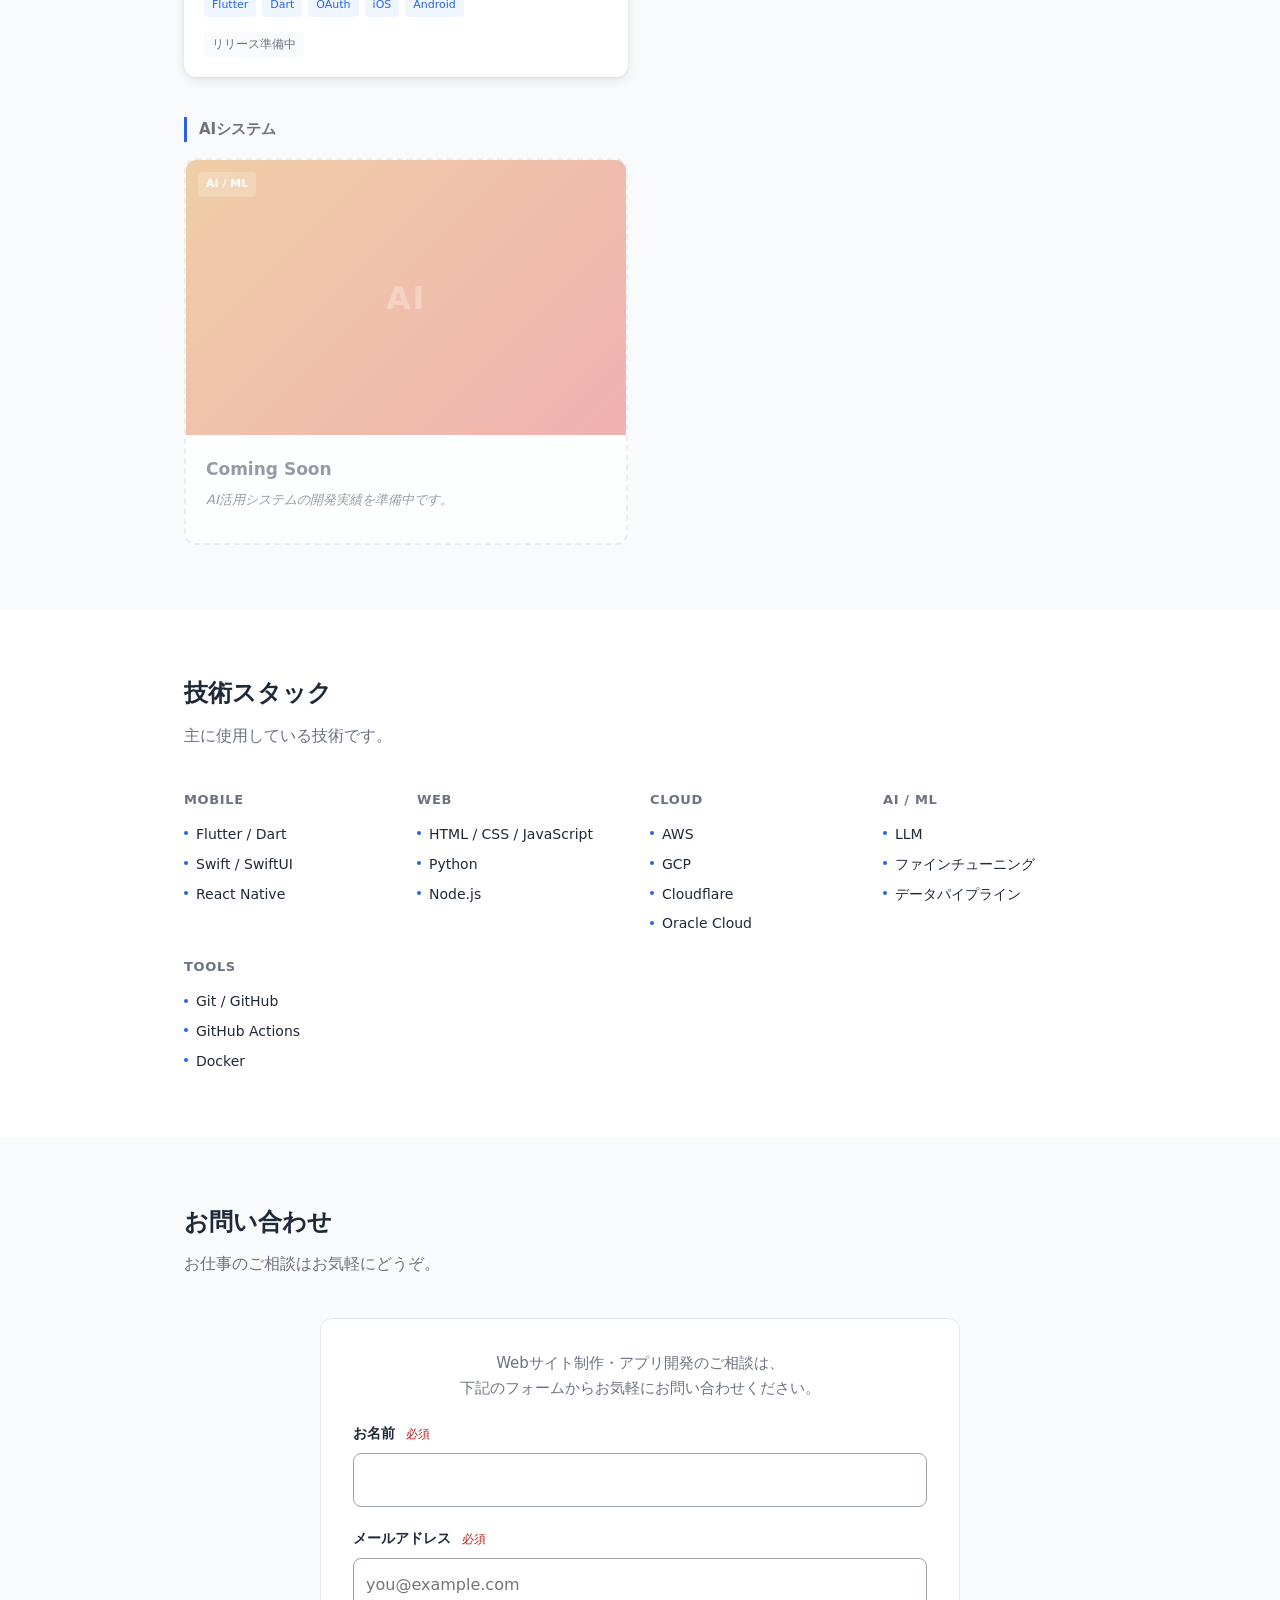
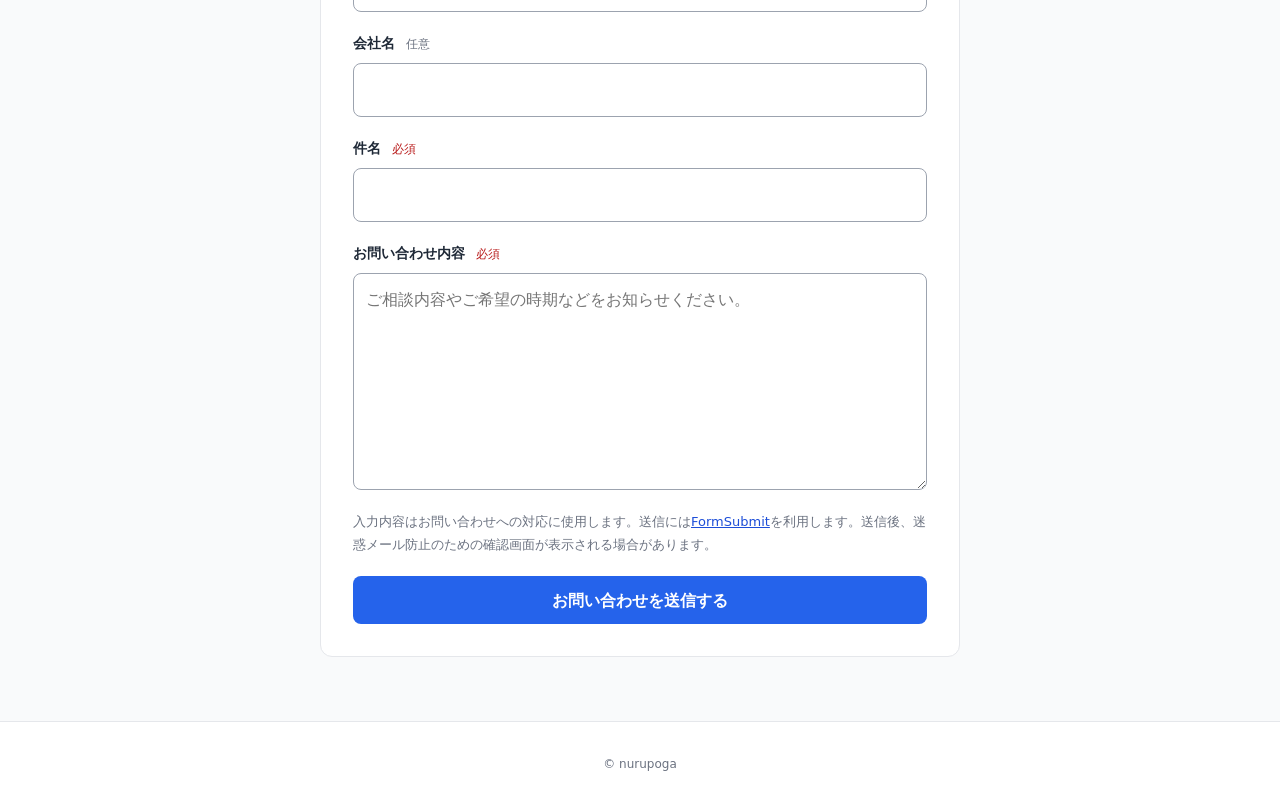
==== commit 22a40c6c: "Remove public contact email and use activated FormSubmit identifier" ====
--- a/index.html
+++ b/index.html
@@ -264,7 +264,7 @@
       <p class="section-subtitle">お仕事のご相談はお気軽にどうぞ。</p>
       <div class="contact-box">
         <p>Webサイト制作・アプリ開発のご相談は、<br>下記のフォームからお気軽にお問い合わせください。</p>
-        <form class="contact-form" action="https://formsubmit.co/oota401@gmail.com" method="POST">
+        <form class="contact-form" action="https://formsubmit.co/53cdaf5a154f3fb7306faa6917125ab3" method="POST">
           <input type="hidden" name="_subject" value="【nurupoga.net】お問い合わせ">
           <input type="hidden" name="_next" value="https://nurupoga.net/contact-thanks.html">
           <input type="hidden" name="_template" value="table">
@@ -292,7 +292,6 @@
           <p class="contact-note">入力内容はお問い合わせへの対応に使用します。送信には<a href="https://formsubmit.co/privacy.pdf" target="_blank" rel="noopener noreferrer">FormSubmit</a>を利用します。送信後、迷惑メール防止のための確認画面が表示される場合があります。</p>
           <button class="contact-link contact-submit" type="submit">お問い合わせを送信する</button>
         </form>
-        <p class="contact-direct">フォームが利用できない場合は、<a href="mailto:oota401@gmail.com">oota401@gmail.com</a>へ直接ご連絡ください。</p>
       </div>
     </div>
   </section>
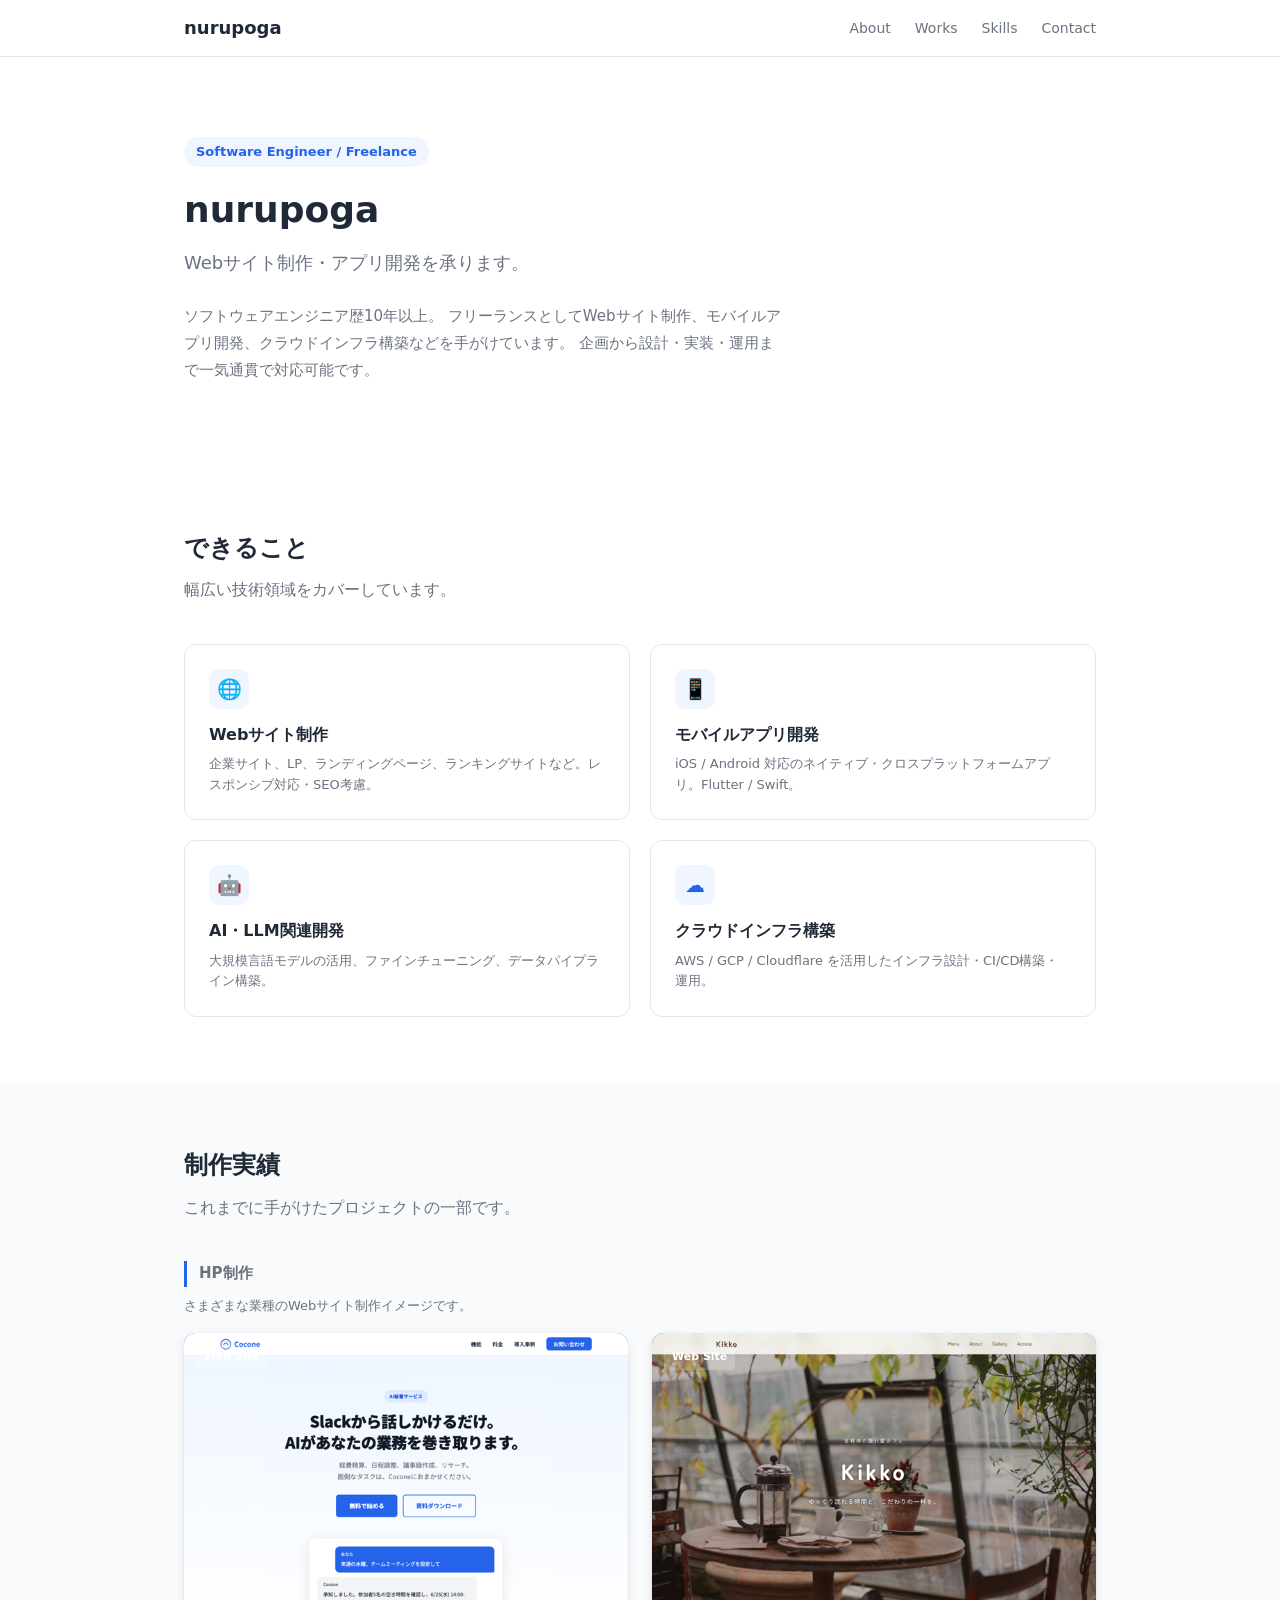
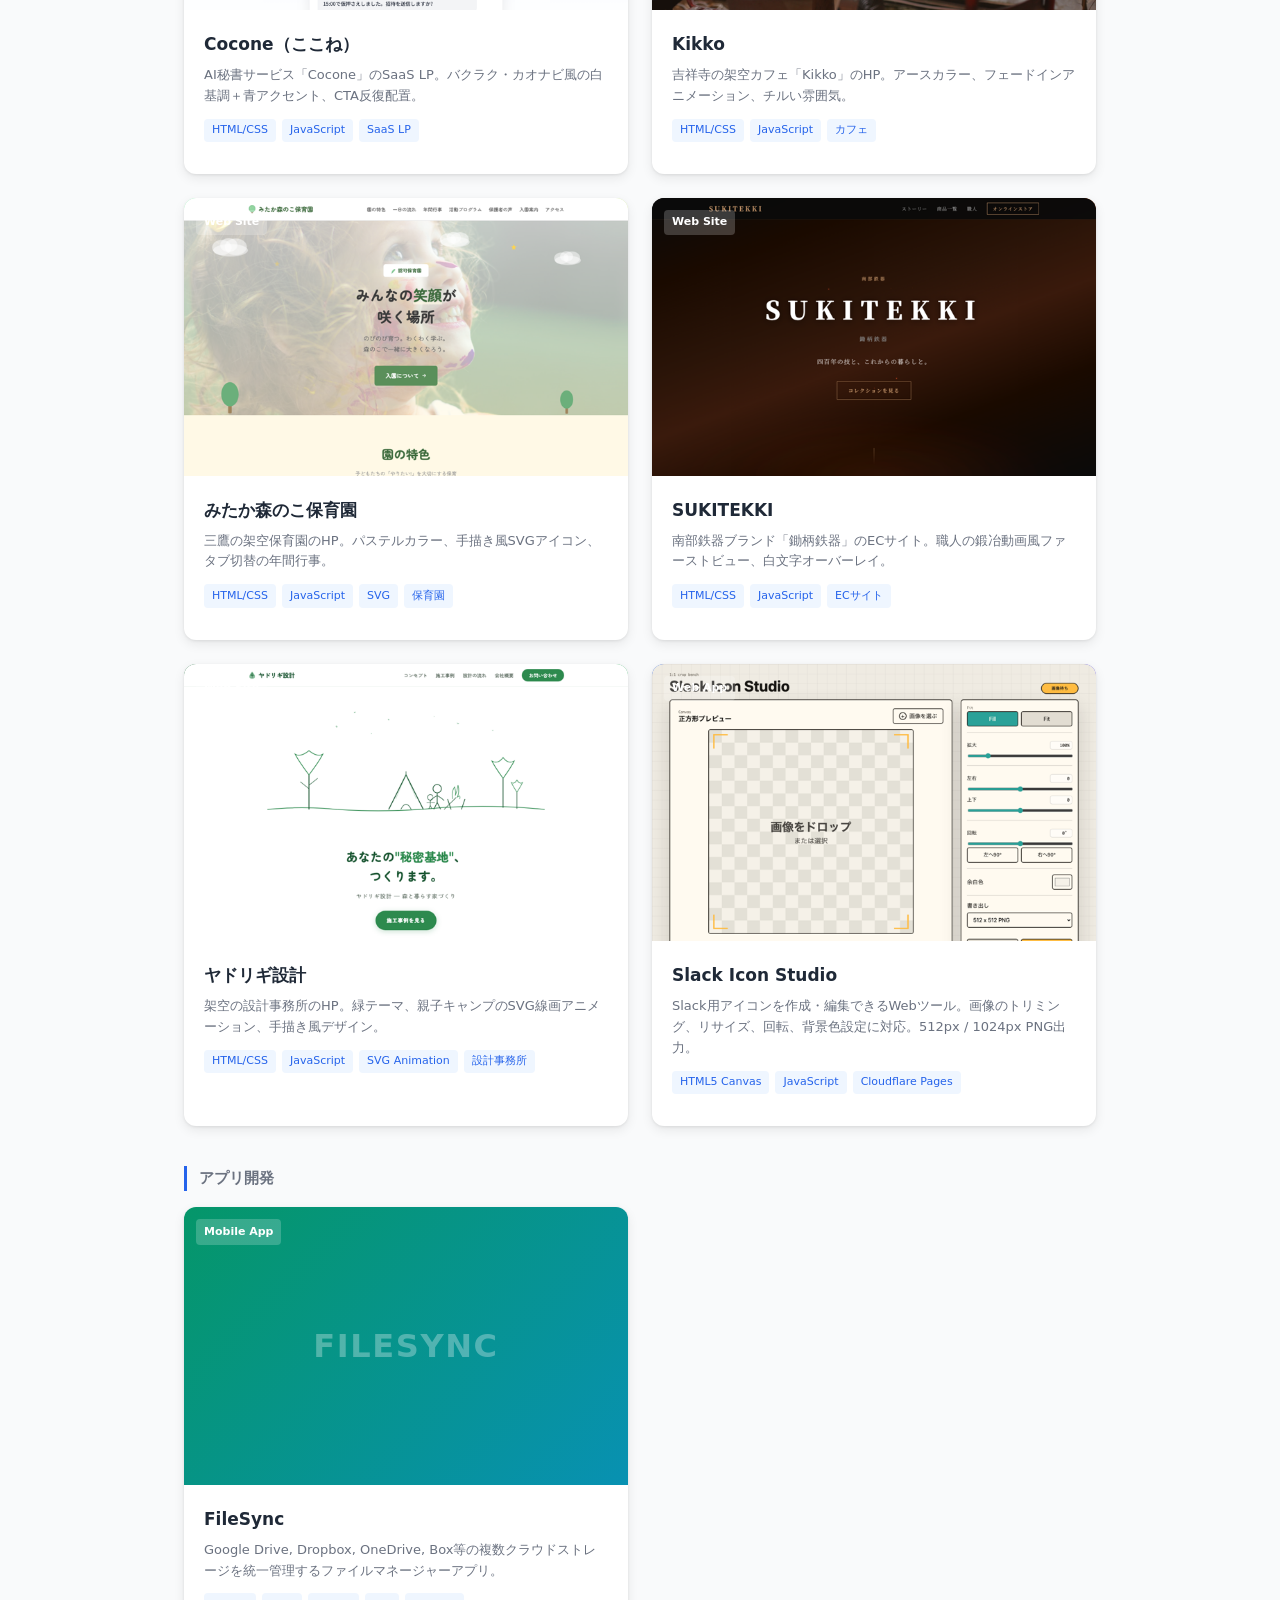
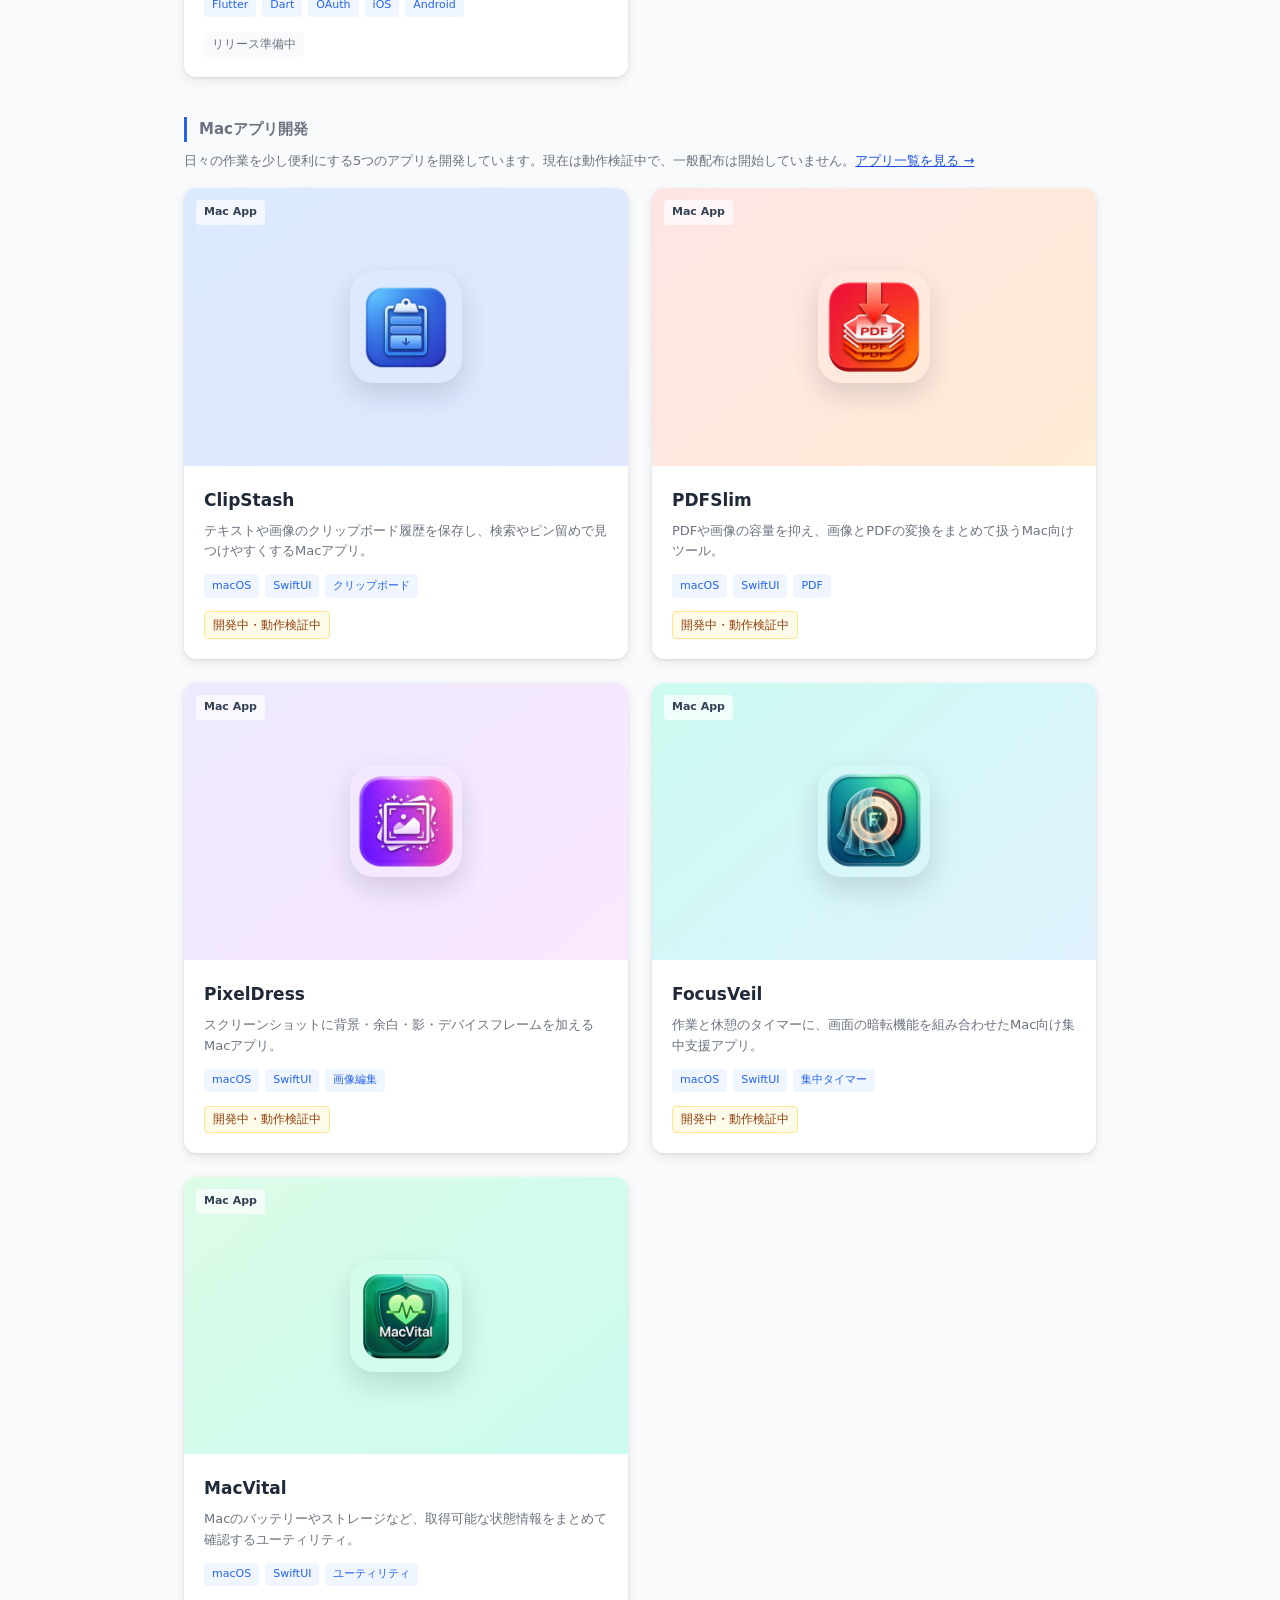
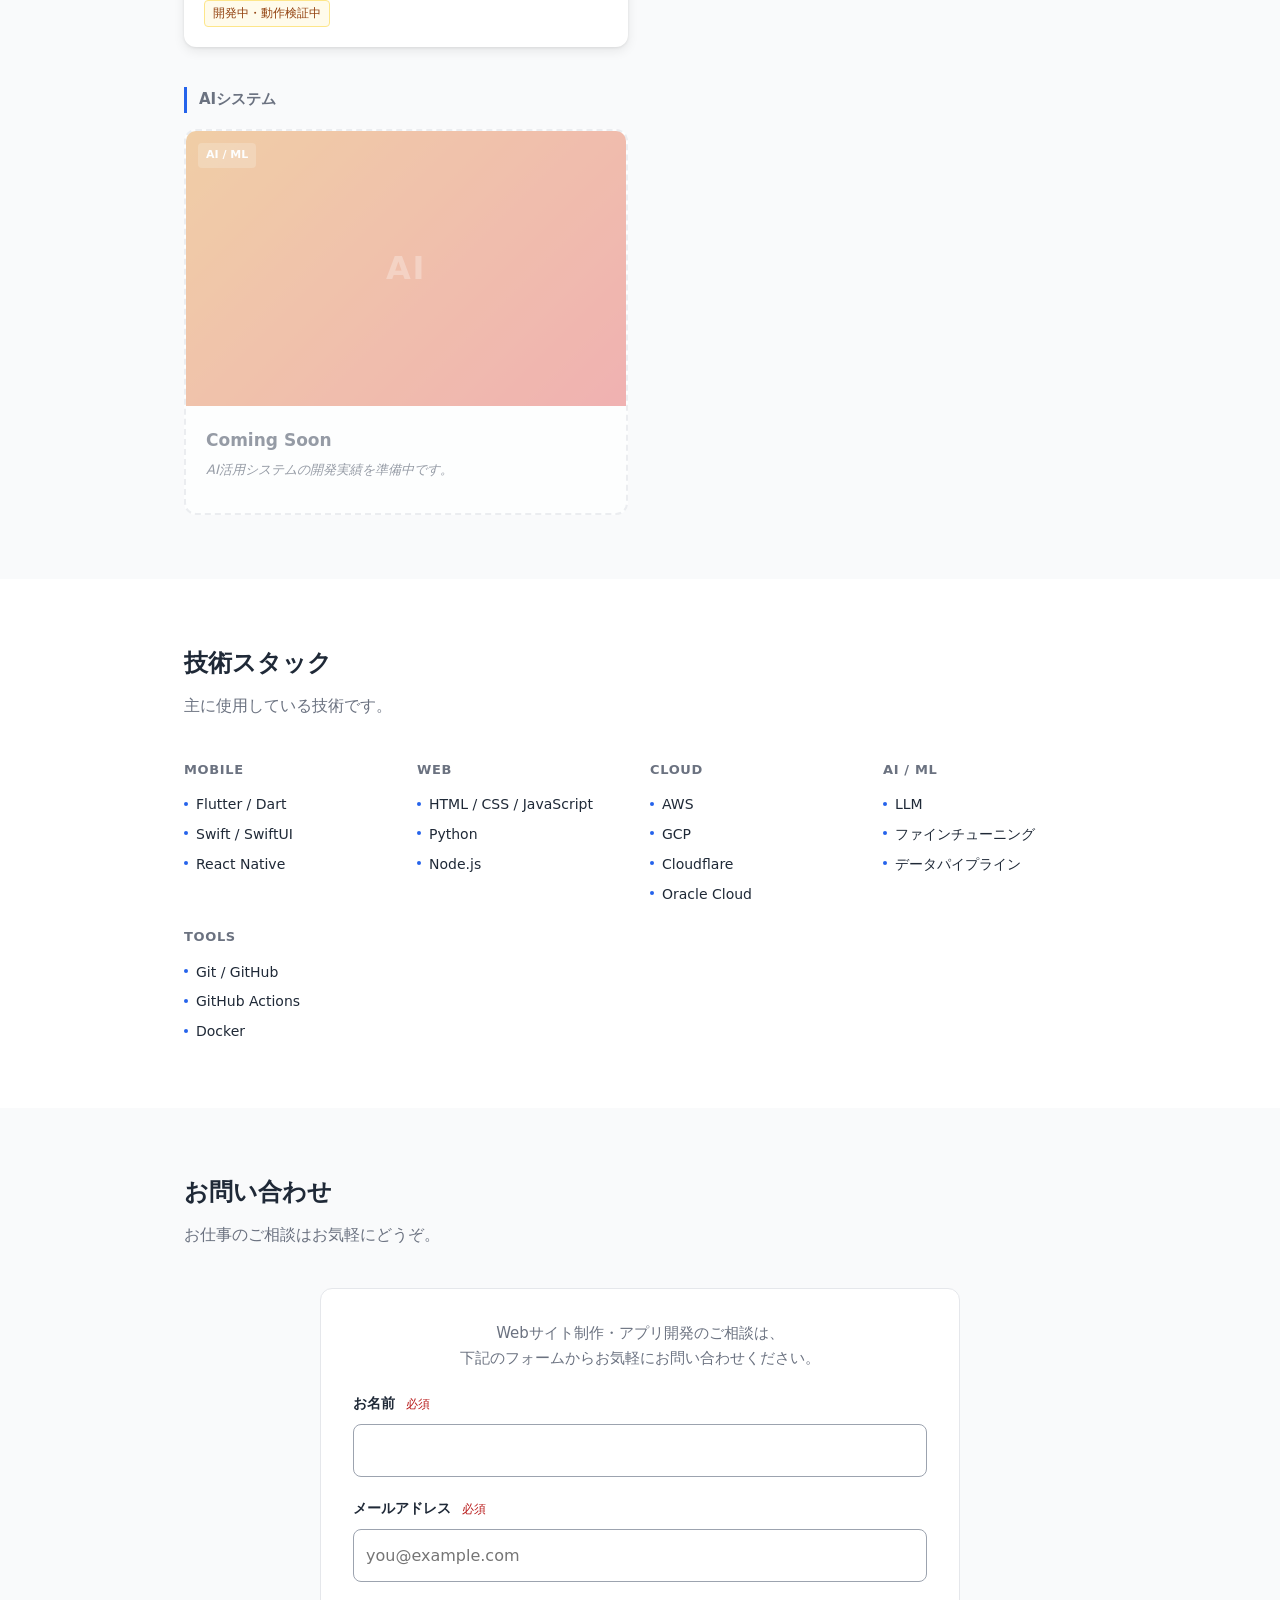
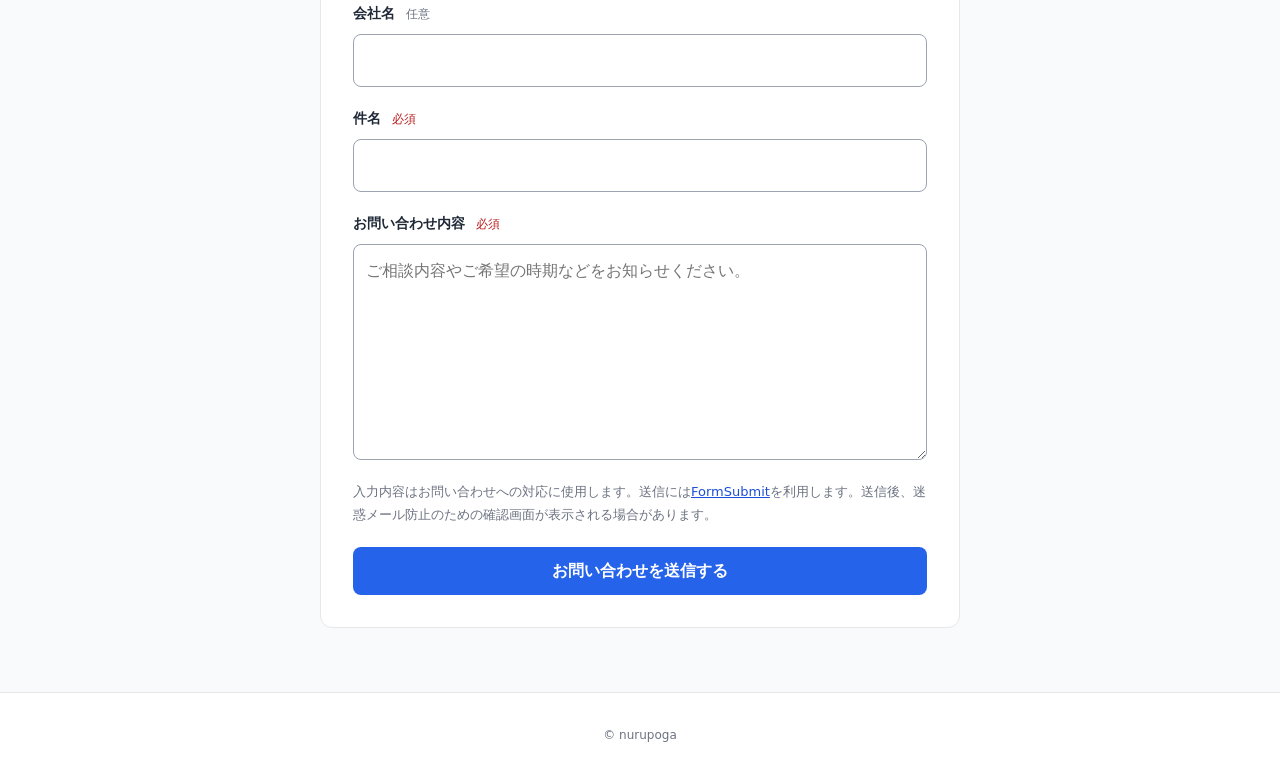
==== commit b95298ae: "Add five in-development macOS apps to portfolio and app catalog" ====
--- a/index.html
+++ b/index.html
@@ -6,6 +6,7 @@
   <title>nurupoga - Software Engineer / Freelance</title>
   <meta name="description" content="Webサイト制作・モバイルアプリ開発・AI開発を承るフリーランスエンジニア nurupoga のポートフォリオサイトです。">
   <link rel="stylesheet" href="style.css">
+  <link rel="stylesheet" href="/mac-apps/apps.css">
 </head>
 <body>
 
@@ -191,6 +192,72 @@
 
       </div>
 
+      <!-- Mac apps catalog -->
+      <h3 id="mac-apps" class="works-category-title">Macアプリ開発</h3>
+      <p class="works-category-desc">日々の作業を少し便利にする5つのアプリを開発しています。現在は動作検証中で、一般配布は開始していません。<a href="/mac-apps/">アプリ一覧を見る →</a></p>
+      <div class="works-grid">
+        <a href="/mac-apps/#clipstash" class="work-card work-card--link">
+          <div class="work-thumb mac-app-thumb mac-app-thumb--blue">
+            <img class="mac-app-icon" src="/mac-apps/images/clipstash.png" alt="" width="112" height="112" loading="lazy">
+            <span class="work-thumb-type">Mac App</span>
+          </div>
+          <div class="work-body">
+            <h3>ClipStash</h3>
+            <p>テキストや画像のクリップボード履歴を保存し、検索やピン留めで見つけやすくするMacアプリ。</p>
+            <div class="work-tags"><span class="work-tag">macOS</span><span class="work-tag">SwiftUI</span><span class="work-tag">クリップボード</span></div>
+            <span class="work-status mac-app-status">開発中・動作検証中</span>
+          </div>
+        </a>
+        <a href="/mac-apps/#pdfslim" class="work-card work-card--link">
+          <div class="work-thumb mac-app-thumb mac-app-thumb--red">
+            <img class="mac-app-icon" src="/mac-apps/images/pdfslim.png" alt="" width="112" height="112" loading="lazy">
+            <span class="work-thumb-type">Mac App</span>
+          </div>
+          <div class="work-body">
+            <h3>PDFSlim</h3>
+            <p>PDFや画像の容量を抑え、画像とPDFの変換をまとめて扱うMac向けツール。</p>
+            <div class="work-tags"><span class="work-tag">macOS</span><span class="work-tag">SwiftUI</span><span class="work-tag">PDF</span></div>
+            <span class="work-status mac-app-status">開発中・動作検証中</span>
+          </div>
+        </a>
+        <a href="/mac-apps/#pixeldress" class="work-card work-card--link">
+          <div class="work-thumb mac-app-thumb mac-app-thumb--purple">
+            <img class="mac-app-icon" src="/mac-apps/images/pixeldress.png" alt="" width="112" height="112" loading="lazy">
+            <span class="work-thumb-type">Mac App</span>
+          </div>
+          <div class="work-body">
+            <h3>PixelDress</h3>
+            <p>スクリーンショットに背景・余白・影・デバイスフレームを加えるMacアプリ。</p>
+            <div class="work-tags"><span class="work-tag">macOS</span><span class="work-tag">SwiftUI</span><span class="work-tag">画像編集</span></div>
+            <span class="work-status mac-app-status">開発中・動作検証中</span>
+          </div>
+        </a>
+        <a href="/mac-apps/#focusveil" class="work-card work-card--link">
+          <div class="work-thumb mac-app-thumb mac-app-thumb--teal">
+            <img class="mac-app-icon" src="/mac-apps/images/focusveil.png" alt="" width="112" height="112" loading="lazy">
+            <span class="work-thumb-type">Mac App</span>
+          </div>
+          <div class="work-body">
+            <h3>FocusVeil</h3>
+            <p>作業と休憩のタイマーに、画面の暗転機能を組み合わせたMac向け集中支援アプリ。</p>
+            <div class="work-tags"><span class="work-tag">macOS</span><span class="work-tag">SwiftUI</span><span class="work-tag">集中タイマー</span></div>
+            <span class="work-status mac-app-status">開発中・動作検証中</span>
+          </div>
+        </a>
+        <a href="/mac-apps/#macvital" class="work-card work-card--link">
+          <div class="work-thumb mac-app-thumb mac-app-thumb--green">
+            <img class="mac-app-icon" src="/mac-apps/images/macvital.png" alt="" width="112" height="112" loading="lazy">
+            <span class="work-thumb-type">Mac App</span>
+          </div>
+          <div class="work-body">
+            <h3>MacVital</h3>
+            <p>Macのバッテリーやストレージなど、取得可能な状態情報をまとめて確認するユーティリティ。</p>
+            <div class="work-tags"><span class="work-tag">macOS</span><span class="work-tag">SwiftUI</span><span class="work-tag">ユーティリティ</span></div>
+            <span class="work-status mac-app-status">開発中・動作検証中</span>
+          </div>
+        </a>
+      </div>
+
       <!-- AIシステム -->
       <h3 class="works-category-title">AIシステム</h3>
       <div class="works-grid">
@@ -303,3 +370,4 @@
 
 </body>
 </html>
+
--- a/mac-apps/apps.css
+++ b/mac-apps/apps.css
@@ -0,0 +1,50 @@
+.mac-app-thumb--blue { background: linear-gradient(140deg, #dbeafe, #e0e7ff); }
+.mac-app-thumb--red { background: linear-gradient(140deg, #ffe4e6, #ffedd5); }
+.mac-app-thumb--purple { background: linear-gradient(140deg, #ede9fe, #fae8ff); }
+.mac-app-thumb--teal { background: linear-gradient(140deg, #ccfbf1, #e0f2fe); }
+.mac-app-thumb--green { background: linear-gradient(140deg, #dcfce7, #ccfbf1); }
+.mac-app-thumb .mac-app-icon { width: 112px; height: 112px; object-fit: contain; object-position: center; border-radius: 24px; box-shadow: 0 12px 28px #0f172a24; }
+.mac-app-thumb .work-thumb-type { color: #334155; background: #ffffffb3; }
+.mac-app-status { color: #92400e; background: #fffbeb; border: 1px solid #fde68a; }
+#mac-apps { scroll-margin-top: 80px; }
+.works-category-desc a { color: #1d4ed8; }
+.apps-page a:focus-visible, .work-card--link:focus-visible { outline: 3px solid #2563eb; outline-offset: 4px; }
+.apps-skip-link { position: absolute; left: 1rem; top: -5rem; z-index: 200; padding: .5rem 1rem; background: white; color: #1d4ed8; }
+.apps-skip-link:focus { top: .5rem; }
+.apps-main { max-width: 960px; margin: auto; padding: 0 1.5rem 3rem; }
+.apps-intro { padding: 4rem 0 2rem; }
+.apps-intro h1 { font-size: clamp(2rem, 5vw, 3.25rem); line-height: 1.35; letter-spacing: -.035em; margin-bottom: 1.25rem; }
+.apps-lead { color: #475569; font-size: 1rem; line-height: 1.9; }
+.apps-development-note { margin-top: 2rem; padding: 1rem 1.25rem; border: 1px solid #fde68a; border-radius: 12px; background: #fffbeb; }
+.apps-development-note strong { color: #92400e; font-size: .875rem; }
+.apps-development-note p { color: #57534e; font-size: .875rem; margin-top: .25rem; }
+.apps-jump-links { display: flex; flex-wrap: wrap; gap: .5rem; margin-top: 1.5rem; }
+.apps-jump-links a { border: 1px solid #cbd5e1; border-radius: 999px; padding: .45rem .85rem; color: #334155; font-size: .875rem; text-decoration: none; }
+.apps-jump-links a:hover { background: #eff6ff; border-color: #2563eb; }
+.app-detail { scroll-margin-top: 80px; padding: 2rem; margin: 1.5rem 0; border: 1px solid #e2e8f0; border-radius: 20px; background: white; box-shadow: 0 6px 24px #0f172a05; }
+.app-detail-heading { display: flex; gap: 1.25rem; align-items: center; }
+.app-detail-heading img { border-radius: 18px; flex-shrink: 0; }
+.app-detail-heading h2 { font-size: 1.65rem; margin-top: .25rem; }
+.app-tagline { font-size: 1.125rem; font-weight: 600; margin: 1.5rem 0 .5rem; }
+.app-detail > p:not(.app-tagline) { color: #475569; }
+.app-detail h3 { font-size: .875rem; margin: 1.5rem 0 .5rem; }
+.app-features { padding-left: 1.25rem; color: #475569; font-size: .9375rem; }
+.app-features li + li { margin-top: .25rem; }
+.app-detail .app-release-note { font-size: .8125rem; margin: 1.5rem 0 .5rem; }
+.apps-support { border-radius: 16px; background: #f1f5f9; padding: 2rem; margin-top: 3rem; }
+.apps-support h2 { font-size: 1.25rem; margin-bottom: .5rem; }
+.apps-support p { color: #475569; font-size: .9375rem; }
+.apps-support-links { display: flex; gap: 1.5rem; flex-wrap: wrap; align-items: center; margin-top: 1.25rem; }
+.apps-support-links a:not(.contact-link), .apps-page .footer a { color: #1d4ed8; }
+.apps-updated { text-align: right; margin-top: 1.5rem; color: #64748b; font-size: .75rem; }
+@media (max-width: 640px) {
+  .apps-main { padding-left: 1.25rem; padding-right: 1.25rem; }
+  .apps-intro { padding-top: 2.5rem; }
+  .app-detail, .apps-support { padding: 1.25rem; border-radius: 14px; }
+  .app-detail-heading { gap: 1rem; }
+  .app-detail-heading img { width: 64px; height: 64px; border-radius: 14px; }
+  .app-detail-heading h2 { font-size: 1.4rem; }
+  .apps-page .header-nav { gap: .75rem; }
+  .apps-page .header-nav a { font-size: .75rem; }
+}
+@media (prefers-reduced-motion: reduce) { html { scroll-behavior: auto; } }
